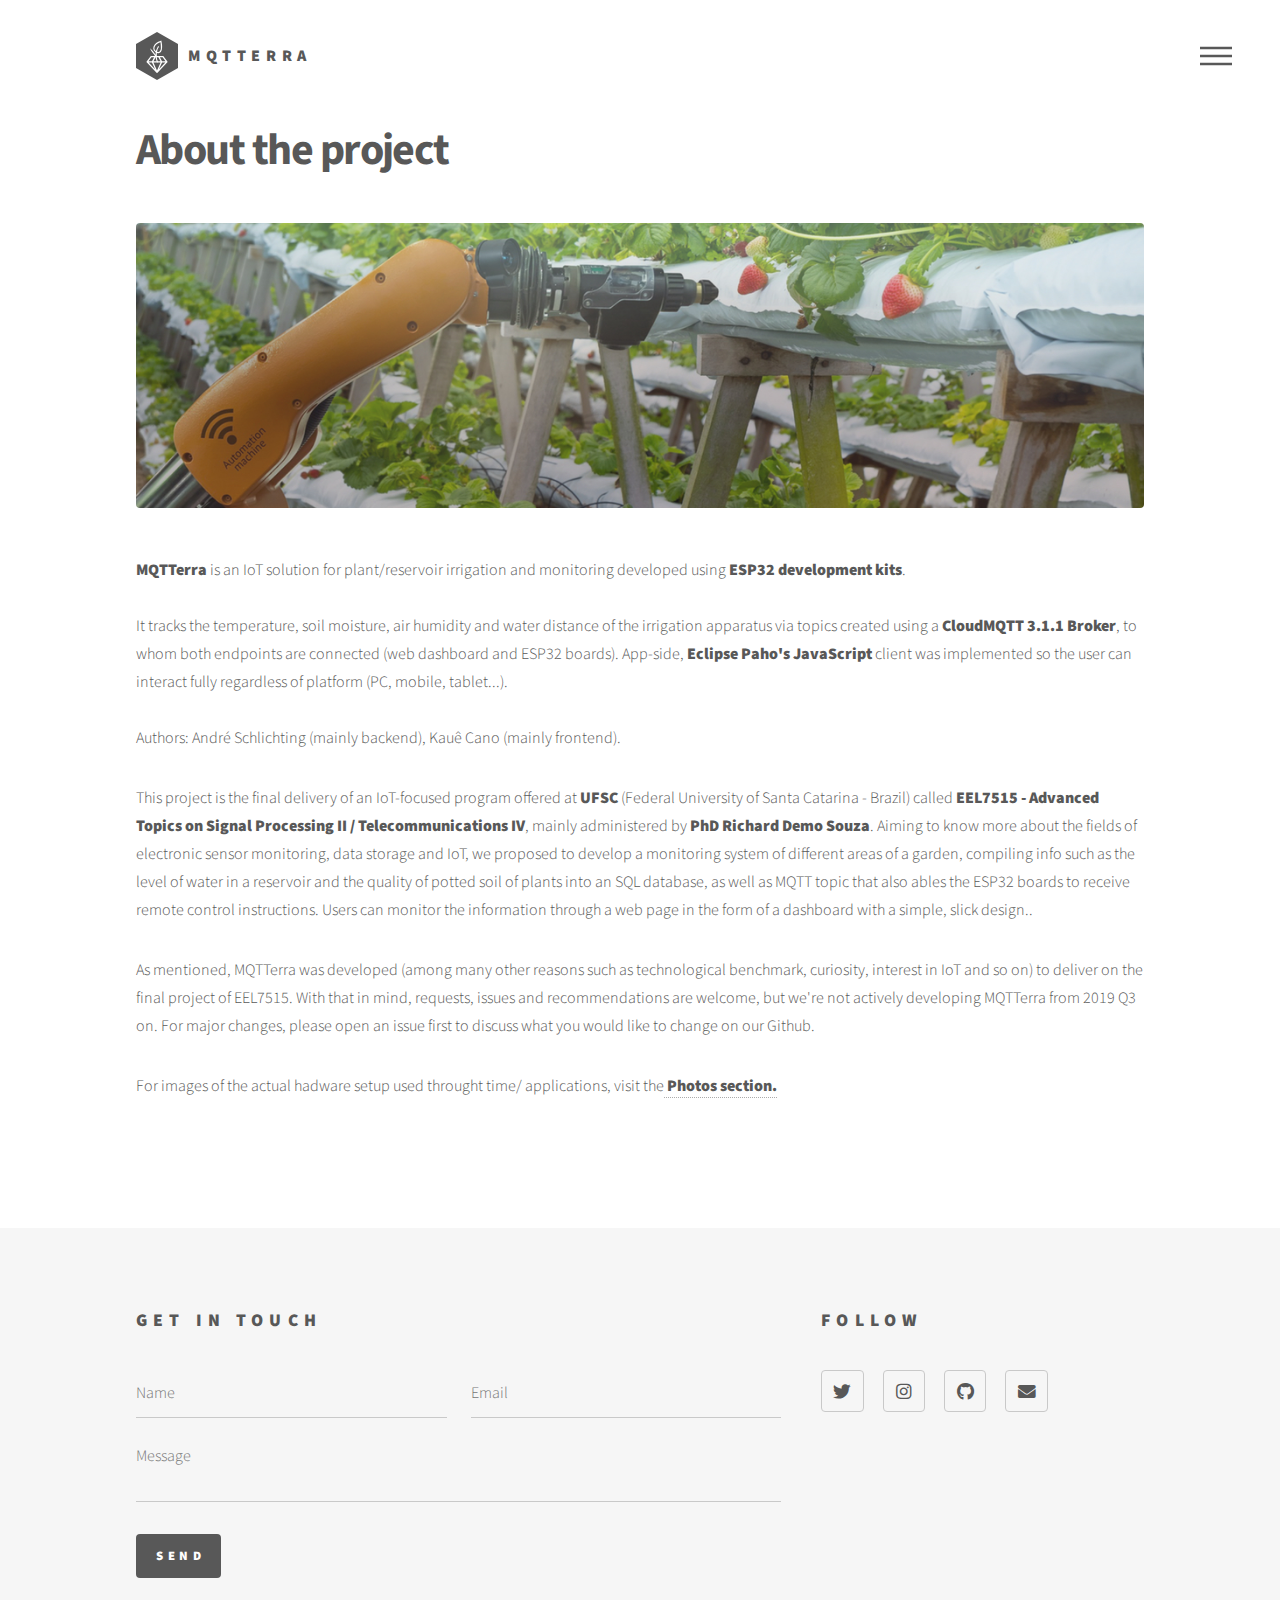
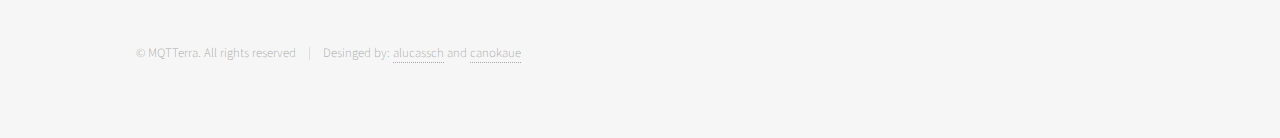
==== about.html @ 48c3674f "typos" ====
<!--
			\|/ MQTTerra

 * @ Authors: Andre Schlichting & Kaue Cano 
 * @ Create Time: 2019-06-25 21:01:19
 * @ Modified by: canokaue
 * @ Modified time: 2019-06-27 12:23:46
 
	Template used:
	Phantom by HTML5 UP
	html5up.net | @ajlkn
	Free for personal and commercial use under the CCA 3.0 license (html5up.net/license)

 -->

<!DOCTYPE HTML>

<html>
	<head>
		<title>About MQTTerra </title>
		<meta charset="utf-8" />
		<meta name="viewport" content="width=device-width, initial-scale=1, user-scalable=no" />
		<link rel="stylesheet" href="assets/css/main.css" />
		<noscript><link rel="stylesheet" href="assets/css/noscript.css" /></noscript>
	</head>
	<body class="is-preload">
		<!-- Wrapper -->
			<div id="wrapper">

				<!-- Header -->
					<header id="header">
						<div class="inner">

							<!-- Logo -->
								<a href="index.html" class="logo">
									<span class="symbol"><img src="images/logo.svg" alt="" /></span><span class="title">MQTTerra</span>
								</a>

							<!-- Nav -->
								<nav>
									<ul>
										<li><a href="#menu">Menu</a></li>
									</ul>
								</nav>

						</div>
					</header>

				<!-- Menu -->
					<nav id="menu">
						<h2>Menu</h2>
						<ul>
							<li><a href="index.html">Dashoard</a></li>
							<li><a href="about.html">About the project</a></li>
							<li><a href="photos.html">Photos</a></li>
						</ul>
					</nav>

				<!-- Main -->
					<div id="main">
						<div class="inner">
							<h1>About the project</h1>
							<span class="image main"><img src="images/pic13.jpg" alt="" /></span>
							<p><b>MQTTerra</b> is an IoT solution for plant/reservoir irrigation and monitoring developed using <b>ESP32 development kits</b>. <br> <br>

								It tracks the temperature, soil moisture, air humidity and water distance of the irrigation apparatus via topics created using a <b>CloudMQTT 3.1.1 Broker</b>, to whom both endpoints are connected (web dashboard and ESP32 boards).
								App-side, <b>Eclipse Paho's JavaScript</b> client was implemented so the user can interact fully regardless of platform (PC, mobile, tablet...). <br> <br>
									
								Authors: André Schlichting (mainly backend), Kauê Cano (mainly frontend).
							</p>

							<p>This project is the final delivery of an IoT-focused program offered at <b>UFSC</b> 
								(Federal University of Santa Catarina - Brazil) called <b>EEL7515 - Advanced Topics on Signal Processing 
								II / Telecommunications IV</b>, mainly administered by <b>PhD Richard Demo Souza</b>. Aiming to know more about the 
								fields of electronic sensor monitoring, data storage and IoT, we proposed to develop a monitoring system of 
								different areas of a garden, compiling info such as the level of water in a reservoir and the quality of potted 
								soil of plants into an SQL database, as well as MQTT topic that also ables the ESP32 boards to receive remote 
								control instructions. Users can monitor the information through a web page in the form of a 
								dashboard with a simple, slick design..</p>
							
							<p>As mentioned, MQTTerra was developed (among many other reasons such as technological benchmark, curiosity, interest in 
								IoT and so on) to deliver on the final project of EEL7515. With that in mind, requests, issues 
								and recommendations are welcome, but we're not actively developing MQTTerra from 2019 Q3 on.
								For major changes, please open an issue first to discuss what you would like to change on our Github.</p>
								
							<p>For images of the actual hadware setup used throught time/ applications, visit the<b><a href=photos.html> Photos section.</a></b></p>
						</div>
					</div>

				<!-- Footer -->
					<footer id="footer">
						<div class="inner">
							<section>
								<h2>Get in touch</h2>
								<form method="post" action="mailto:kaue@engineer.com">
									<div class="fields">
										<div class="field half">
											<input type="text" name="name" id="name" placeholder="Name" />
										</div>
										<div class="field half">
											<input type="email" name="email" id="email" placeholder="Email" />
										</div>
										<div class="field">
											<textarea name="message" id="message" placeholder="Message"></textarea>
										</div>
									</div>
									<ul class="actions">
										<li><input type="submit" value="Send" class="primary" /></li>
									</ul>
								</form>
							</section>
							<section>
									<h2>Follow</h2>
									<ul class="icons">
										<li><a href="https://twitter.com/canokaue" class="icon brands style2 fa-twitter" target="_blank" ><span class="label">Twitter</span></a></li>
										<li><a href="https://www.instagram.com/cano_.k/" class="icon brands style2 fa-instagram" target="_blank" ><span class="label">Instagram</span></a></li>
										<li><a href="http://github.com/canokaue/MQTTerra" class="icon brands style2 fa-github" target="_blank" ><span class="label">GitHub</span></a></li>
										<li><a href="mailto:kaue@engineer.com" class="icon solid style2 fa-envelope" target="_blank" ><span class="label">Email</span></a></li>
									</ul>
								</section>
								<ul class="copyright">
									<li>&copy; MQTTerra. All rights reserved</li><li>Desinged by: <a href="http://github.com/alucassch">alucassch</a> and <a href="http://github.com/canokaue">canokaue</a></li>
								</ul>
							</div>
						</footer>

			</div>

		<!-- Scripts -->
			<script src="assets/js/jquery.min.js"></script>
			<script src="assets/js/browser.min.js"></script>
			<script src="assets/js/breakpoints.min.js"></script>
			<script src="assets/js/util.js"></script>
			<script src="assets/js/main.js"></script>

	</body>
</html>
---- assets/css/main.css ----
@import url(fontawesome-all.min.css);
@import url("https://fonts.googleapis.com/css?family=Source+Sans+Pro:300,700,900");

/*
\|/ MQTTerra 
Authors: Andre Schlichting & Kaue Cano 
Template used:
Phantom by HTML5 UP
html5up.net | @ajlkn
Free for personal and commercial use under the CCA 3.0 license (html5up.net/license)
*/

html, body, div, span, applet, object,
iframe, h1, h2, h3, h4, h5, h6, p, blockquote,
pre, a, abbr, acronym, address, big, cite,
code, del, dfn, em, img, ins, kbd, q, s, samp,
small, strike, strong, sub, sup, tt, var, b,
u, i, center, dl, dt, dd, ol, ul, li, fieldset,
form, label, legend, table, caption, tbody,
tfoot, thead, tr, th, td, article, aside,
canvas, details, embed, figure, figcaption,
footer, header, hgroup, menu, nav, output, ruby,
section, summary, time, mark, audio, video {
	margin: 0;
	padding: 0;
	border: 0;
	font-size: 100%;
	font: inherit;
	vertical-align: baseline;}

article, aside, details, figcaption, figure,
footer, header, hgroup, menu, nav, section {
	display: block;}

body {
	line-height: 1;
}

ol, ul {
	list-style: none;
}

blockquote, q {
	quotes: none;
}

	blockquote:before, blockquote:after, q:before, q:after {
		content: '';
		content: none;
	}

table {
	border-collapse: collapse;
	border-spacing: 0;
}

body {
	-webkit-text-size-adjust: none;
}

mark {
	background-color: transparent;
	color: inherit;
}

input::-moz-focus-inner {
	border: 0;
	padding: 0;
}

input, select, textarea {
	-moz-appearance: none;
	-webkit-appearance: none;
	-ms-appearance: none;
	appearance: none;
}

/* Basic */

	@-ms-viewport {
		width: device-width;
	}

	body {
		-ms-overflow-style: scrollbar;
	}

	@media screen and (max-width: 480px) {

		html, body {
			min-width: 320px;
		}

	}

	html {
		box-sizing: border-box;
	}

	*, *:before, *:after {
		box-sizing: inherit;
	}

	body {
		background: #ffffff;
	}

		body.is-preload *, body.is-preload *:before, body.is-preload *:after {
			-moz-animation: none !important;
			-webkit-animation: none !important;
			-ms-animation: none !important;
			animation: none !important;
			-moz-transition: none !important;
			-webkit-transition: none !important;
			-ms-transition: none !important;
			transition: none !important;
		}

/* Type */

	body, input, select, textarea {
		color: #585858;
		font-family: "Source Sans Pro", Helvetica, sans-serif;
		font-size: 16pt;
		font-weight: 300;
		line-height: 1.75;
	}

		@media screen and (max-width: 1680px) {

			body, input, select, textarea {
				font-size: 14pt;
			}

		}

		@media screen and (max-width: 1280px) {

			body, input, select, textarea {
				font-size: 12pt;
			}

		}

	a {
		-moz-transition: border-bottom-color 0.2s ease, color 0.2s ease;
		-webkit-transition: border-bottom-color 0.2s ease, color 0.2s ease;
		-ms-transition: border-bottom-color 0.2s ease, color 0.2s ease;
		transition: border-bottom-color 0.2s ease, color 0.2s ease;
		text-decoration: none;
		color: #585858;
		border-bottom: dotted 1px rgba(88, 88, 88, 0.5);
	}

		a:hover {
			border-bottom-color: transparent;
			color: #f2849e !important;
		}

	strong, b {
		font-weight: 900;
	}

	em, i {
		font-style: italic;
	}

	p {
		margin: 0 0 2em 0;
	}

	h1 {
		font-size: 2.75em;
		font-weight: 700;
		line-height: 1.3;
		margin: 0 0 1em 0;
		letter-spacing: -0.035em;
	}

		h1 a {
			color: inherit;
		}

		@media screen and (max-width: 736px) {

			h1 {
				font-size: 2em;
				margin: 0 0 1em 0;
			}

		}

		@media screen and (max-width: 360px) {

			h1 {
				font-size: 1.75em;
			}

		}

	h2, h3, h4, h5, h6 {
		font-weight: 900;
		line-height: 1.5;
		margin: 0 0 2em 0;
		text-transform: uppercase;
		letter-spacing: 0.35em;
	}

		h2 a, h3 a, h4 a, h5 a, h6 a {
			color: inherit;
		}

	h2 {
		font-size: 1.1em;
	}

	h3 {
		font-size: 1em;
	}

	h4 {
		font-size: 0.8em;
	}

	h5 {
		font-size: 0.8em;
	}

	h6 {
		font-size: 0.8em;
	}

	@media screen and (max-width: 980px) {

		h1 br, h2 br, h3 br, h4 br, h5 br, h6 br {
			display: none;
		}

	}

	@media screen and (max-width: 736px) {

		h2 {
			font-size: 1em;
		}

		h3 {
			font-size: 0.8em;
		}

	}

	sub {
		font-size: 0.8em;
		position: relative;
		top: 0.5em;
	}

	sup {
		font-size: 0.8em;
		position: relative;
		top: -0.5em;
	}

	blockquote {
		border-left: solid 4px #c9c9c9;
		font-style: italic;
		margin: 0 0 2em 0;
		padding: 0.5em 0 0.5em 2em;
	}

	code {
		background: rgba(144, 144, 144, 0.075);
		border-radius: 4px;
		border: solid 1px #c9c9c9;
		font-family: "Courier New", monospace;
		font-size: 0.9em;
		margin: 0 0.25em;
		padding: 0.25em 0.65em;
	}

	pre {
		-webkit-overflow-scrolling: touch;
		font-family: "Courier New", monospace;
		font-size: 0.9em;
		margin: 0 0 2em 0;
	}

		pre code {
			display: block;
			line-height: 1.75;
			padding: 1em 1.5em;
			overflow-x: auto;
		}

	hr {
		border: 0;
		border-bottom: solid 1px #c9c9c9;
		margin: 2em 0;
	}

		hr.major {
			margin: 3em 0;
		}

	.align-left {
		text-align: left;
	}

	.align-center {
		text-align: center;
	}

	.align-right {
		text-align: right;
	}

/* Row */

	.row {
		display: flex;
		flex-wrap: wrap;
		box-sizing: border-box;
		align-items: stretch;
	}

		.row > * {
			box-sizing: border-box;
		}

		.row.gtr-uniform > * > :last-child {
			margin-bottom: 0;
		}

		.row.aln-left {
			justify-content: flex-start;
		}

		.row.aln-center {
			justify-content: center;
		}

		.row.aln-right {
			justify-content: flex-end;
		}

		.row.aln-top {
			align-items: flex-start;
		}

		.row.aln-middle {
			align-items: center;
		}

		.row.aln-bottom {
			align-items: flex-end;
		}

		.row > .imp {
			order: -1;
		}

		.row > .col-1 {
			width: 8.33333%;
		}

		.row > .off-1 {
			margin-left: 8.33333%;
		}

		.row > .col-2 {
			width: 16.66667%;
		}

		.row > .off-2 {
			margin-left: 16.66667%;
		}

		.row > .col-3 {
			width: 25%;
		}

		.row > .off-3 {
			margin-left: 25%;
		}

		.row > .col-4 {
			width: 33.33333%;
		}

		.row > .off-4 {
			margin-left: 33.33333%;
		}

		.row > .col-5 {
			width: 41.66667%;
		}

		.row > .off-5 {
			margin-left: 41.66667%;
		}

		.row > .col-6 {
			width: 50%;
		}

		.row > .off-6 {
			margin-left: 50%;
		}

		.row > .col-7 {
			width: 58.33333%;
		}

		.row > .off-7 {
			margin-left: 58.33333%;
		}

		.row > .col-8 {
			width: 66.66667%;
		}

		.row > .off-8 {
			margin-left: 66.66667%;
		}

		.row > .col-9 {
			width: 75%;
		}

		.row > .off-9 {
			margin-left: 75%;
		}

		.row > .col-10 {
			width: 83.33333%;
		}

		.row > .off-10 {
			margin-left: 83.33333%;
		}

		.row > .col-11 {
			width: 91.66667%;
		}

		.row > .off-11 {
			margin-left: 91.66667%;
		}

		.row > .col-12 {
			width: 100%;
		}

		.row > .off-12 {
			margin-left: 100%;
		}

		.row.gtr-0 {
			margin-top: 0;
			margin-left: 0em;
		}

			.row.gtr-0 > * {
				padding: 0 0 0 0em;
			}

			.row.gtr-0.gtr-uniform {
				margin-top: 0em;
			}

				.row.gtr-0.gtr-uniform > * {
					padding-top: 0em;
				}

		.row.gtr-25 {
			margin-top: 0;
			margin-left: -0.5em;
		}

			.row.gtr-25 > * {
				padding: 0 0 0 0.5em;
			}

			.row.gtr-25.gtr-uniform {
				margin-top: -0.5em;
			}

				.row.gtr-25.gtr-uniform > * {
					padding-top: 0.5em;
				}

		.row.gtr-50 {
			margin-top: 0;
			margin-left: -1em;
		}

			.row.gtr-50 > * {
				padding: 0 0 0 1em;
			}

			.row.gtr-50.gtr-uniform {
				margin-top: -1em;
			}

				.row.gtr-50.gtr-uniform > * {
					padding-top: 1em;
				}

		.row {
			margin-top: 0;
			margin-left: -2em;
		}

			.row > * {
				padding: 0 0 0 2em;
			}

			.row.gtr-uniform {
				margin-top: -2em;
			}

				.row.gtr-uniform > * {
					padding-top: 2em;
				}

		.row.gtr-150 {
			margin-top: 0;
			margin-left: -3em;
		}

			.row.gtr-150 > * {
				padding: 0 0 0 3em;
			}

			.row.gtr-150.gtr-uniform {
				margin-top: -3em;
			}

				.row.gtr-150.gtr-uniform > * {
					padding-top: 3em;
				}

		.row.gtr-200 {
			margin-top: 0;
			margin-left: -4em;
		}

			.row.gtr-200 > * {
				padding: 0 0 0 4em;
			}

			.row.gtr-200.gtr-uniform {
				margin-top: -4em;
			}

				.row.gtr-200.gtr-uniform > * {
					padding-top: 4em;
				}

		@media screen and (max-width: 1680px) {

			.row {
				display: flex;
				flex-wrap: wrap;
				box-sizing: border-box;
				align-items: stretch;
			}

				.row > * {
					box-sizing: border-box;
				}

				.row.gtr-uniform > * > :last-child {
					margin-bottom: 0;
				}

				.row.aln-left {
					justify-content: flex-start;
				}

				.row.aln-center {
					justify-content: center;
				}

				.row.aln-right {
					justify-content: flex-end;
				}

				.row.aln-top {
					align-items: flex-start;
				}

				.row.aln-middle {
					align-items: center;
				}

				.row.aln-bottom {
					align-items: flex-end;
				}

				.row > .imp-xlarge {
					order: -1;
				}

				.row > .col-1-xlarge {
					width: 8.33333%;
				}

				.row > .off-1-xlarge {
					margin-left: 8.33333%;
				}

				.row > .col-2-xlarge {
					width: 16.66667%;
				}

				.row > .off-2-xlarge {
					margin-left: 16.66667%;
				}

				.row > .col-3-xlarge {
					width: 25%;
				}

				.row > .off-3-xlarge {
					margin-left: 25%;
				}

				.row > .col-4-xlarge {
					width: 33.33333%;
				}

				.row > .off-4-xlarge {
					margin-left: 33.33333%;
				}

				.row > .col-5-xlarge {
					width: 41.66667%;
				}

				.row > .off-5-xlarge {
					margin-left: 41.66667%;
				}

				.row > .col-6-xlarge {
					width: 50%;
				}

				.row > .off-6-xlarge {
					margin-left: 50%;
				}

				.row > .col-7-xlarge {
					width: 58.33333%;
				}

				.row > .off-7-xlarge {
					margin-left: 58.33333%;
				}

				.row > .col-8-xlarge {
					width: 66.66667%;
				}

				.row > .off-8-xlarge {
					margin-left: 66.66667%;
				}

				.row > .col-9-xlarge {
					width: 75%;
				}

				.row > .off-9-xlarge {
					margin-left: 75%;
				}

				.row > .col-10-xlarge {
					width: 83.33333%;
				}

				.row > .off-10-xlarge {
					margin-left: 83.33333%;
				}

				.row > .col-11-xlarge {
					width: 91.66667%;
				}

				.row > .off-11-xlarge {
					margin-left: 91.66667%;
				}

				.row > .col-12-xlarge {
					width: 100%;
				}

				.row > .off-12-xlarge {
					margin-left: 100%;
				}

				.row.gtr-0 {
					margin-top: 0;
					margin-left: 0em;
				}

					.row.gtr-0 > * {
						padding: 0 0 0 0em;
					}

					.row.gtr-0.gtr-uniform {
						margin-top: 0em;
					}

						.row.gtr-0.gtr-uniform > * {
							padding-top: 0em;
						}

				.row.gtr-25 {
					margin-top: 0;
					margin-left: -0.5em;
				}

					.row.gtr-25 > * {
						padding: 0 0 0 0.5em;
					}

					.row.gtr-25.gtr-uniform {
						margin-top: -0.5em;
					}

						.row.gtr-25.gtr-uniform > * {
							padding-top: 0.5em;
						}

				.row.gtr-50 {
					margin-top: 0;
					margin-left: -1em;
				}

					.row.gtr-50 > * {
						padding: 0 0 0 1em;
					}

					.row.gtr-50.gtr-uniform {
						margin-top: -1em;
					}

						.row.gtr-50.gtr-uniform > * {
							padding-top: 1em;
						}

				.row {
					margin-top: 0;
					margin-left: -2em;
				}

					.row > * {
						padding: 0 0 0 2em;
					}

					.row.gtr-uniform {
						margin-top: -2em;
					}

						.row.gtr-uniform > * {
							padding-top: 2em;
						}

				.row.gtr-150 {
					margin-top: 0;
					margin-left: -3em;
				}

					.row.gtr-150 > * {
						padding: 0 0 0 3em;
					}

					.row.gtr-150.gtr-uniform {
						margin-top: -3em;
					}

						.row.gtr-150.gtr-uniform > * {
							padding-top: 3em;
						}

				.row.gtr-200 {
					margin-top: 0;
					margin-left: -4em;
				}

					.row.gtr-200 > * {
						padding: 0 0 0 4em;
					}

					.row.gtr-200.gtr-uniform {
						margin-top: -4em;
					}

						.row.gtr-200.gtr-uniform > * {
							padding-top: 4em;
						}

		}

		@media screen and (max-width: 1280px) {

			.row {
				display: flex;
				flex-wrap: wrap;
				box-sizing: border-box;
				align-items: stretch;
			}

				.row > * {
					box-sizing: border-box;
				}

				.row.gtr-uniform > * > :last-child {
					margin-bottom: 0;
				}

				.row.aln-left {
					justify-content: flex-start;
				}

				.row.aln-center {
					justify-content: center;
				}

				.row.aln-right {
					justify-content: flex-end;
				}

				.row.aln-top {
					align-items: flex-start;
				}

				.row.aln-middle {
					align-items: center;
				}

				.row.aln-bottom {
					align-items: flex-end;
				}

				.row > .imp-large {
					order: -1;
				}

				.row > .col-1-large {
					width: 8.33333%;
				}

				.row > .off-1-large {
					margin-left: 8.33333%;
				}

				.row > .col-2-large {
					width: 16.66667%;
				}

				.row > .off-2-large {
					margin-left: 16.66667%;
				}

				.row > .col-3-large {
					width: 25%;
				}

				.row > .off-3-large {
					margin-left: 25%;
				}

				.row > .col-4-large {
					width: 33.33333%;
				}

				.row > .off-4-large {
					margin-left: 33.33333%;
				}

				.row > .col-5-large {
					width: 41.66667%;
				}

				.row > .off-5-large {
					margin-left: 41.66667%;
				}

				.row > .col-6-large {
					width: 50%;
				}

				.row > .off-6-large {
					margin-left: 50%;
				}

				.row > .col-7-large {
					width: 58.33333%;
				}

				.row > .off-7-large {
					margin-left: 58.33333%;
				}

				.row > .col-8-large {
					width: 66.66667%;
				}

				.row > .off-8-large {
					margin-left: 66.66667%;
				}

				.row > .col-9-large {
					width: 75%;
				}

				.row > .off-9-large {
					margin-left: 75%;
				}

				.row > .col-10-large {
					width: 83.33333%;
				}

				.row > .off-10-large {
					margin-left: 83.33333%;
				}

				.row > .col-11-large {
					width: 91.66667%;
				}

				.row > .off-11-large {
					margin-left: 91.66667%;
				}

				.row > .col-12-large {
					width: 100%;
				}

				.row > .off-12-large {
					margin-left: 100%;
				}

				.row.gtr-0 {
					margin-top: 0;
					margin-left: 0em;
				}

					.row.gtr-0 > * {
						padding: 0 0 0 0em;
					}

					.row.gtr-0.gtr-uniform {
						margin-top: 0em;
					}

						.row.gtr-0.gtr-uniform > * {
							padding-top: 0em;
						}

				.row.gtr-25 {
					margin-top: 0;
					margin-left: -0.5em;
				}

					.row.gtr-25 > * {
						padding: 0 0 0 0.5em;
					}

					.row.gtr-25.gtr-uniform {
						margin-top: -0.5em;
					}

						.row.gtr-25.gtr-uniform > * {
							padding-top: 0.5em;
						}

				.row.gtr-50 {
					margin-top: 0;
					margin-left: -1em;
				}

					.row.gtr-50 > * {
						padding: 0 0 0 1em;
					}

					.row.gtr-50.gtr-uniform {
						margin-top: -1em;
					}

						.row.gtr-50.gtr-uniform > * {
							padding-top: 1em;
						}

				.row {
					margin-top: 0;
					margin-left: -2em;
				}

					.row > * {
						padding: 0 0 0 2em;
					}

					.row.gtr-uniform {
						margin-top: -2em;
					}

						.row.gtr-uniform > * {
							padding-top: 2em;
						}

				.row.gtr-150 {
					margin-top: 0;
					margin-left: -3em;
				}

					.row.gtr-150 > * {
						padding: 0 0 0 3em;
					}

					.row.gtr-150.gtr-uniform {
						margin-top: -3em;
					}

						.row.gtr-150.gtr-uniform > * {
							padding-top: 3em;
						}

				.row.gtr-200 {
					margin-top: 0;
					margin-left: -4em;
				}

					.row.gtr-200 > * {
						padding: 0 0 0 4em;
					}

					.row.gtr-200.gtr-uniform {
						margin-top: -4em;
					}

						.row.gtr-200.gtr-uniform > * {
							padding-top: 4em;
						}

		}

		@media screen and (max-width: 980px) {

			.row {
				display: flex;
				flex-wrap: wrap;
				box-sizing: border-box;
				align-items: stretch;
			}

				.row > * {
					box-sizing: border-box;
				}

				.row.gtr-uniform > * > :last-child {
					margin-bottom: 0;
				}

				.row.aln-left {
					justify-content: flex-start;
				}

				.row.aln-center {
					justify-content: center;
				}

				.row.aln-right {
					justify-content: flex-end;
				}

				.row.aln-top {
					align-items: flex-start;
				}

				.row.aln-middle {
					align-items: center;
				}

				.row.aln-bottom {
					align-items: flex-end;
				}

				.row > .imp-medium {
					order: -1;
				}

				.row > .col-1-medium {
					width: 8.33333%;
				}

				.row > .off-1-medium {
					margin-left: 8.33333%;
				}

				.row > .col-2-medium {
					width: 16.66667%;
				}

				.row > .off-2-medium {
					margin-left: 16.66667%;
				}

				.row > .col-3-medium {
					width: 25%;
				}

				.row > .off-3-medium {
					margin-left: 25%;
				}

				.row > .col-4-medium {
					width: 33.33333%;
				}

				.row > .off-4-medium {
					margin-left: 33.33333%;
				}

				.row > .col-5-medium {
					width: 41.66667%;
				}

				.row > .off-5-medium {
					margin-left: 41.66667%;
				}

				.row > .col-6-medium {
					width: 50%;
				}

				.row > .off-6-medium {
					margin-left: 50%;
				}

				.row > .col-7-medium {
					width: 58.33333%;
				}

				.row > .off-7-medium {
					margin-left: 58.33333%;
				}

				.row > .col-8-medium {
					width: 66.66667%;
				}

				.row > .off-8-medium {
					margin-left: 66.66667%;
				}

				.row > .col-9-medium {
					width: 75%;
				}

				.row > .off-9-medium {
					margin-left: 75%;
				}

				.row > .col-10-medium {
					width: 83.33333%;
				}

				.row > .off-10-medium {
					margin-left: 83.33333%;
				}

				.row > .col-11-medium {
					width: 91.66667%;
				}

				.row > .off-11-medium {
					margin-left: 91.66667%;
				}

				.row > .col-12-medium {
					width: 100%;
				}

				.row > .off-12-medium {
					margin-left: 100%;
				}

				.row.gtr-0 {
					margin-top: 0;
					margin-left: 0em;
				}

					.row.gtr-0 > * {
						padding: 0 0 0 0em;
					}

					.row.gtr-0.gtr-uniform {
						margin-top: 0em;
					}

						.row.gtr-0.gtr-uniform > * {
							padding-top: 0em;
						}

				.row.gtr-25 {
					margin-top: 0;
					margin-left: -0.375em;
				}

					.row.gtr-25 > * {
						padding: 0 0 0 0.375em;
					}

					.row.gtr-25.gtr-uniform {
						margin-top: -0.375em;
					}

						.row.gtr-25.gtr-uniform > * {
							padding-top: 0.375em;
						}

				.row.gtr-50 {
					margin-top: 0;
					margin-left: -0.75em;
				}

					.row.gtr-50 > * {
						padding: 0 0 0 0.75em;
					}

					.row.gtr-50.gtr-uniform {
						margin-top: -0.75em;
					}

						.row.gtr-50.gtr-uniform > * {
							padding-top: 0.75em;
						}

				.row {
					margin-top: 0;
					margin-left: -1.5em;
				}

					.row > * {
						padding: 0 0 0 1.5em;
					}

					.row.gtr-uniform {
						margin-top: -1.5em;
					}

						.row.gtr-uniform > * {
							padding-top: 1.5em;
						}

				.row.gtr-150 {
					margin-top: 0;
					margin-left: -2.25em;
				}

					.row.gtr-150 > * {
						padding: 0 0 0 2.25em;
					}

					.row.gtr-150.gtr-uniform {
						margin-top: -2.25em;
					}

						.row.gtr-150.gtr-uniform > * {
							padding-top: 2.25em;
						}

				.row.gtr-200 {
					margin-top: 0;
					margin-left: -3em;
				}

					.row.gtr-200 > * {
						padding: 0 0 0 3em;
					}

					.row.gtr-200.gtr-uniform {
						margin-top: -3em;
					}

						.row.gtr-200.gtr-uniform > * {
							padding-top: 3em;
						}

		}

		@media screen and (max-width: 736px) {

			.row {
				display: flex;
				flex-wrap: wrap;
				box-sizing: border-box;
				align-items: stretch;
			}

				.row > * {
					box-sizing: border-box;
				}

				.row.gtr-uniform > * > :last-child {
					margin-bottom: 0;
				}

				.row.aln-left {
					justify-content: flex-start;
				}

				.row.aln-center {
					justify-content: center;
				}

				.row.aln-right {
					justify-content: flex-end;
				}

				.row.aln-top {
					align-items: flex-start;
				}

				.row.aln-middle {
					align-items: center;
				}

				.row.aln-bottom {
					align-items: flex-end;
				}

				.row > .imp-small {
					order: -1;
				}

				.row > .col-1-small {
					width: 8.33333%;
				}

				.row > .off-1-small {
					margin-left: 8.33333%;
				}

				.row > .col-2-small {
					width: 16.66667%;
				}

				.row > .off-2-small {
					margin-left: 16.66667%;
				}

				.row > .col-3-small {
					width: 25%;
				}

				.row > .off-3-small {
					margin-left: 25%;
				}

				.row > .col-4-small {
					width: 33.33333%;
				}

				.row > .off-4-small {
					margin-left: 33.33333%;
				}

				.row > .col-5-small {
					width: 41.66667%;
				}

				.row > .off-5-small {
					margin-left: 41.66667%;
				}

				.row > .col-6-small {
					width: 50%;
				}

				.row > .off-6-small {
					margin-left: 50%;
				}

				.row > .col-7-small {
					width: 58.33333%;
				}

				.row > .off-7-small {
					margin-left: 58.33333%;
				}

				.row > .col-8-small {
					width: 66.66667%;
				}

				.row > .off-8-small {
					margin-left: 66.66667%;
				}

				.row > .col-9-small {
					width: 75%;
				}

				.row > .off-9-small {
					margin-left: 75%;
				}

				.row > .col-10-small {
					width: 83.33333%;
				}

				.row > .off-10-small {
					margin-left: 83.33333%;
				}

				.row > .col-11-small {
					width: 91.66667%;
				}

				.row > .off-11-small {
					margin-left: 91.66667%;
				}

				.row > .col-12-small {
					width: 100%;
				}

				.row > .off-12-small {
					margin-left: 100%;
				}

				.row.gtr-0 {
					margin-top: 0;
					margin-left: 0em;
				}

					.row.gtr-0 > * {
						padding: 0 0 0 0em;
					}

					.row.gtr-0.gtr-uniform {
						margin-top: 0em;
					}

						.row.gtr-0.gtr-uniform > * {
							padding-top: 0em;
						}

				.row.gtr-25 {
					margin-top: 0;
					margin-left: -0.25em;
				}

					.row.gtr-25 > * {
						padding: 0 0 0 0.25em;
					}

					.row.gtr-25.gtr-uniform {
						margin-top: -0.25em;
					}

						.row.gtr-25.gtr-uniform > * {
							padding-top: 0.25em;
						}

				.row.gtr-50 {
					margin-top: 0;
					margin-left: -0.5em;
				}

					.row.gtr-50 > * {
						padding: 0 0 0 0.5em;
					}

					.row.gtr-50.gtr-uniform {
						margin-top: -0.5em;
					}

						.row.gtr-50.gtr-uniform > * {
							padding-top: 0.5em;
						}

				.row {
					margin-top: 0;
					margin-left: -1em;
				}

					.row > * {
						padding: 0 0 0 1em;
					}

					.row.gtr-uniform {
						margin-top: -1em;
					}

						.row.gtr-uniform > * {
							padding-top: 1em;
						}

				.row.gtr-150 {
					margin-top: 0;
					margin-left: -1.5em;
				}

					.row.gtr-150 > * {
						padding: 0 0 0 1.5em;
					}

					.row.gtr-150.gtr-uniform {
						margin-top: -1.5em;
					}

						.row.gtr-150.gtr-uniform > * {
							padding-top: 1.5em;
						}

				.row.gtr-200 {
					margin-top: 0;
					margin-left: -2em;
				}

					.row.gtr-200 > * {
						padding: 0 0 0 2em;
					}

					.row.gtr-200.gtr-uniform {
						margin-top: -2em;
					}

						.row.gtr-200.gtr-uniform > * {
							padding-top: 2em;
						}

		}

		@media screen and (max-width: 480px) {

			.row {
				display: flex;
				flex-wrap: wrap;
				box-sizing: border-box;
				align-items: stretch;
			}

				.row > * {
					box-sizing: border-box;
				}

				.row.gtr-uniform > * > :last-child {
					margin-bottom: 0;
				}

				.row.aln-left {
					justify-content: flex-start;
				}

				.row.aln-center {
					justify-content: center;
				}

				.row.aln-right {
					justify-content: flex-end;
				}

				.row.aln-top {
					align-items: flex-start;
				}

				.row.aln-middle {
					align-items: center;
				}

				.row.aln-bottom {
					align-items: flex-end;
				}

				.row > .imp-xsmall {
					order: -1;
				}

				.row > .col-1-xsmall {
					width: 8.33333%;
				}

				.row > .off-1-xsmall {
					margin-left: 8.33333%;
				}

				.row > .col-2-xsmall {
					width: 16.66667%;
				}

				.row > .off-2-xsmall {
					margin-left: 16.66667%;
				}

				.row > .col-3-xsmall {
					width: 25%;
				}

				.row > .off-3-xsmall {
					margin-left: 25%;
				}

				.row > .col-4-xsmall {
					width: 33.33333%;
				}

				.row > .off-4-xsmall {
					margin-left: 33.33333%;
				}

				.row > .col-5-xsmall {
					width: 41.66667%;
				}

				.row > .off-5-xsmall {
					margin-left: 41.66667%;
				}

				.row > .col-6-xsmall {
					width: 50%;
				}

				.row > .off-6-xsmall {
					margin-left: 50%;
				}

				.row > .col-7-xsmall {
					width: 58.33333%;
				}

				.row > .off-7-xsmall {
					margin-left: 58.33333%;
				}

				.row > .col-8-xsmall {
					width: 66.66667%;
				}

				.row > .off-8-xsmall {
					margin-left: 66.66667%;
				}

				.row > .col-9-xsmall {
					width: 75%;
				}

				.row > .off-9-xsmall {
					margin-left: 75%;
				}

				.row > .col-10-xsmall {
					width: 83.33333%;
				}

				.row > .off-10-xsmall {
					margin-left: 83.33333%;
				}

				.row > .col-11-xsmall {
					width: 91.66667%;
				}

				.row > .off-11-xsmall {
					margin-left: 91.66667%;
				}

				.row > .col-12-xsmall {
					width: 100%;
				}

				.row > .off-12-xsmall {
					margin-left: 100%;
				}

				.row.gtr-0 {
					margin-top: 0;
					margin-left: 0em;
				}

					.row.gtr-0 > * {
						padding: 0 0 0 0em;
					}

					.row.gtr-0.gtr-uniform {
						margin-top: 0em;
					}

						.row.gtr-0.gtr-uniform > * {
							padding-top: 0em;
						}

				.row.gtr-25 {
					margin-top: 0;
					margin-left: -0.25em;
				}

					.row.gtr-25 > * {
						padding: 0 0 0 0.25em;
					}

					.row.gtr-25.gtr-uniform {
						margin-top: -0.25em;
					}

						.row.gtr-25.gtr-uniform > * {
							padding-top: 0.25em;
						}

				.row.gtr-50 {
					margin-top: 0;
					margin-left: -0.5em;
				}

					.row.gtr-50 > * {
						padding: 0 0 0 0.5em;
					}

					.row.gtr-50.gtr-uniform {
						margin-top: -0.5em;
					}

						.row.gtr-50.gtr-uniform > * {
							padding-top: 0.5em;
						}

				.row {
					margin-top: 0;
					margin-left: -1em;
				}

					.row > * {
						padding: 0 0 0 1em;
					}

					.row.gtr-uniform {
						margin-top: -1em;
					}

						.row.gtr-uniform > * {
							padding-top: 1em;
						}

				.row.gtr-150 {
					margin-top: 0;
					margin-left: -1.5em;
				}

					.row.gtr-150 > * {
						padding: 0 0 0 1.5em;
					}

					.row.gtr-150.gtr-uniform {
						margin-top: -1.5em;
					}

						.row.gtr-150.gtr-uniform > * {
							padding-top: 1.5em;
						}

				.row.gtr-200 {
					margin-top: 0;
					margin-left: -2em;
				}

					.row.gtr-200 > * {
						padding: 0 0 0 2em;
					}

					.row.gtr-200.gtr-uniform {
						margin-top: -2em;
					}

						.row.gtr-200.gtr-uniform > * {
							padding-top: 2em;
						}

		}

/* Section/Article */

	section.special, article.special {
		text-align: center;
	}

	header p {
		margin-top: -1em;
	}

	@media screen and (max-width: 736px) {

		header p {
			margin-top: 0;
		}

	}

/* Icon */

	.icon {
		text-decoration: none;
		border-bottom: none;
		position: relative;
	}

		.icon:before {
			-moz-osx-font-smoothing: grayscale;
			-webkit-font-smoothing: antialiased;
			display: inline-block;
			font-style: normal;
			font-variant: normal;
			text-rendering: auto;
			line-height: 1;
			text-transform: none !important;
			font-family: 'Font Awesome 5 Free';
			font-weight: 400;
		}

		.icon > .label {
			display: none;
		}

		.icon:before {
			line-height: inherit;
		}

		.icon.solid:before {
			font-weight: 900;
		}

		.icon.brands:before {
			font-family: 'Font Awesome 5 Brands';
		}

		.icon.style2 {
			-moz-transition: background-color 0.2s ease-in-out, color 0.2s ease-in-out, border-color 0.2s ease-in-out;
			-webkit-transition: background-color 0.2s ease-in-out, color 0.2s ease-in-out, border-color 0.2s ease-in-out;
			-ms-transition: background-color 0.2s ease-in-out, color 0.2s ease-in-out, border-color 0.2s ease-in-out;
			transition: background-color 0.2s ease-in-out, color 0.2s ease-in-out, border-color 0.2s ease-in-out;
			background-color: transparent;
			border: solid 1px #c9c9c9;
			border-radius: 4px;
			width: 2.65em;
			height: 2.65em;
			display: inline-block;
			text-align: center;
			line-height: 2.65em;
			color: inherit;
		}

			.icon.style2:before {
				font-size: 1.1em;
			}

			.icon.style2:hover {
				color: #f2849e;
				border-color: #f2849e;
			}

			.icon.style2:active {
				background-color: rgba(242, 132, 158, 0.1);
			}

/* List */

	ol {
		list-style: decimal;
		margin: 0 0 2em 0;
		padding-left: 1.25em;
	}

		ol li {
			padding-left: 0.25em;
		}

	ul {
		list-style: disc;
		margin: 0 0 2em 0;
		padding-left: 1em;
	}

		ul li {
			padding-left: 0.5em;
		}

		ul.alt {
			list-style: none;
			padding-left: 0;
		}

			ul.alt li {
				border-top: solid 1px #c9c9c9;
				padding: 0.5em 0;
			}

				ul.alt li:first-child {
					border-top: 0;
					padding-top: 0;
				}

	dl {
		margin: 0 0 2em 0;
	}

		dl dt {
			display: block;
			font-weight: 900;
			margin: 0 0 1em 0;
		}

		dl dd {
			margin-left: 2em;
		}

/* Actions */

	ul.actions {
		display: -moz-flex;
		display: -webkit-flex;
		display: -ms-flex;
		display: flex;
		cursor: default;
		list-style: none;
		margin-left: -1em;
		padding-left: 0;
	}

		ul.actions li {
			padding: 0 0 0 1em;
			vertical-align: middle;
		}

		ul.actions.special {
			-moz-justify-content: center;
			-webkit-justify-content: center;
			-ms-justify-content: center;
			justify-content: center;
			width: 100%;
			margin-left: 0;
		}

			ul.actions.special li:first-child {
				padding-left: 0;
			}

		ul.actions.stacked {
			-moz-flex-direction: column;
			-webkit-flex-direction: column;
			-ms-flex-direction: column;
			flex-direction: column;
			margin-left: 0;
		}

			ul.actions.stacked li {
				padding: 1.3em 0 0 0;
			}

				ul.actions.stacked li:first-child {
					padding-top: 0;
				}

		ul.actions.fit {
			width: calc(100% + 1em);
		}

			ul.actions.fit li {
				-moz-flex-grow: 1;
				-webkit-flex-grow: 1;
				-ms-flex-grow: 1;
				flex-grow: 1;
				-moz-flex-shrink: 1;
				-webkit-flex-shrink: 1;
				-ms-flex-shrink: 1;
				flex-shrink: 1;
				width: 100%;
			}

				ul.actions.fit li > * {
					width: 100%;
				}

			ul.actions.fit.stacked {
				width: 100%;
			}

		@media screen and (max-width: 480px) {

			ul.actions:not(.fixed) {
				-moz-flex-direction: column;
				-webkit-flex-direction: column;
				-ms-flex-direction: column;
				flex-direction: column;
				margin-left: 0;
				width: 100% !important;
			}

				ul.actions:not(.fixed) li {
					-moz-flex-grow: 1;
					-webkit-flex-grow: 1;
					-ms-flex-grow: 1;
					flex-grow: 1;
					-moz-flex-shrink: 1;
					-webkit-flex-shrink: 1;
					-ms-flex-shrink: 1;
					flex-shrink: 1;
					padding: 1em 0 0 0;
					text-align: center;
					width: 100%;
				}

					ul.actions:not(.fixed) li > * {
						width: 100%;
					}

					ul.actions:not(.fixed) li:first-child {
						padding-top: 0;
					}

					ul.actions:not(.fixed) li input[type="submit"],
					ul.actions:not(.fixed) li input[type="reset"],
					ul.actions:not(.fixed) li input[type="button"],
					ul.actions:not(.fixed) li button,
					ul.actions:not(.fixed) li .button {
						width: 100%;
					}

						ul.actions:not(.fixed) li input[type="submit"].icon:before,
						ul.actions:not(.fixed) li input[type="reset"].icon:before,
						ul.actions:not(.fixed) li input[type="button"].icon:before,
						ul.actions:not(.fixed) li button.icon:before,
						ul.actions:not(.fixed) li .button.icon:before {
							margin-left: -0.5rem;
						}

		}

/* Icons */

	ul.icons {
		cursor: default;
		list-style: none;
		padding-left: 0;
		margin: -1em 0 2em -1em;
	}

		ul.icons li {
			display: inline-block;
			padding: 1em 0 0 1em;
		}

/* Form */

	form {
		margin: 0 0 2em 0;
		overflow-x: hidden;
	}

		form > :last-child {
			margin-bottom: 0;
		}

		form > .fields {
			display: -moz-flex;
			display: -webkit-flex;
			display: -ms-flex;
			display: flex;
			-moz-flex-wrap: wrap;
			-webkit-flex-wrap: wrap;
			-ms-flex-wrap: wrap;
			flex-wrap: wrap;
			width: calc(100% + 3em);
			margin: -1.5em 0 2em -1.5em;
		}

			form > .fields > .field {
				-moz-flex-grow: 0;
				-webkit-flex-grow: 0;
				-ms-flex-grow: 0;
				flex-grow: 0;
				-moz-flex-shrink: 0;
				-webkit-flex-shrink: 0;
				-ms-flex-shrink: 0;
				flex-shrink: 0;
				padding: 1.5em 0 0 1.5em;
				width: calc(100% - 1.5em);
			}

				form > .fields > .field.half {
					width: calc(50% - 0.75em);
				}

				form > .fields > .field.third {
					width: calc(100%/3 - 0.5em);
				}

				form > .fields > .field.quarter {
					width: calc(25% - 0.375em);
				}

		@media screen and (max-width: 480px) {

			form > .fields {
				width: calc(100% + 3em);
				margin: -1.5em 0 2em -1.5em;
			}

				form > .fields > .field {
					padding: 1.5em 0 0 1.5em;
					width: calc(100% - 1.5em);
				}

					form > .fields > .field.half {
						width: calc(100% - 1.5em);
					}

					form > .fields > .field.third {
						width: calc(100% - 1.5em);
					}

					form > .fields > .field.quarter {
						width: calc(100% - 1.5em);
					}

		}

	label {
		display: block;
		font-size: 0.9em;
		font-weight: 900;
		margin: 0 0 1em 0;
	}

	input[type="text"],
	input[type="password"],
	input[type="email"],
	input[type="tel"],
	select,
	textarea {
		-moz-appearance: none;
		-webkit-appearance: none;
		-ms-appearance: none;
		appearance: none;
		background-color: transparent;
		border: none;
		border-radius: 0;
		border-bottom: solid 1px #c9c9c9;
		color: inherit;
		display: block;
		outline: 0;
		padding: 0;
		text-decoration: none;
		width: 100%;
	}

		input[type="text"]:invalid,
		input[type="password"]:invalid,
		input[type="email"]:invalid,
		input[type="tel"]:invalid,
		select:invalid,
		textarea:invalid {
			box-shadow: none;
		}

		input[type="text"]:focus,
		input[type="password"]:focus,
		input[type="email"]:focus,
		input[type="tel"]:focus,
		select:focus,
		textarea:focus {
			border-bottom-color: #f2849e;
			box-shadow: inset 0 -1px 0 0 #f2849e;
		}

	select {
		background-image: url("data:image/svg+xml;charset=utf8,%3Csvg xmlns='http://www.w3.org/2000/svg' width='40' height='40' preserveAspectRatio='none' viewBox='0 0 40 40'%3E%3Cpath d='M9.4,12.3l10.4,10.4l10.4-10.4c0.2-0.2,0.5-0.4,0.9-0.4c0.3,0,0.6,0.1,0.9,0.4l3.3,3.3c0.2,0.2,0.4,0.5,0.4,0.9 c0,0.4-0.1,0.6-0.4,0.9L20.7,31.9c-0.2,0.2-0.5,0.4-0.9,0.4c-0.3,0-0.6-0.1-0.9-0.4L4.3,17.3c-0.2-0.2-0.4-0.5-0.4-0.9 c0-0.4,0.1-0.6,0.4-0.9l3.3-3.3c0.2-0.2,0.5-0.4,0.9-0.4S9.1,12.1,9.4,12.3z' fill='%23c9c9c9' /%3E%3C/svg%3E");
		background-size: 1.25rem;
		background-repeat: no-repeat;
		background-position: calc(100% - 1rem) center;
		height: 3em;
		padding-right: 3em;
		text-overflow: ellipsis;
	}

		select option {
			background: #ffffff;
		}

		select:focus::-ms-value {
			background-color: transparent;
		}

		select::-ms-expand {
			display: none;
		}

	input[type="text"],
	input[type="password"],
	input[type="email"],
	select {
		height: 3em;
	}

	textarea {
		padding: 0;
		min-height: 3.75em;
	}

	input[type="checkbox"],
	input[type="radio"] {
		-moz-appearance: none;
		-webkit-appearance: none;
		-ms-appearance: none;
		appearance: none;
		display: block;
		float: left;
		margin-right: -2em;
		opacity: 0;
		width: 1em;
		z-index: -1;
	}

		input[type="checkbox"] + label,
		input[type="radio"] + label {
			text-decoration: none;
			color: #585858;
			cursor: pointer;
			display: inline-block;
			font-size: 1em;
			font-weight: 300;
			padding-left: 2.55em;
			padding-right: 0.75em;
			position: relative;
		}

			input[type="checkbox"] + label:before,
			input[type="radio"] + label:before {
				-moz-osx-font-smoothing: grayscale;
				-webkit-font-smoothing: antialiased;
				display: inline-block;
				font-style: normal;
				font-variant: normal;
				text-rendering: auto;
				line-height: 1;
				text-transform: none !important;
				font-family: 'Font Awesome 5 Free';
				font-weight: 900;
			}

			input[type="checkbox"] + label:before,
			input[type="radio"] + label:before {
				border-radius: 4px;
				border: solid 1px #c9c9c9;
				content: '';
				display: inline-block;
				font-size: 0.8em;
				height: 2.25em;
				left: 0;
				line-height: 2.25em;
				position: absolute;
				text-align: center;
				top: 0;
				width: 2.25em;
			}

		input[type="checkbox"]:checked + label:before,
		input[type="radio"]:checked + label:before {
			background: #585858;
			border-color: #585858;
			color: #ffffff;
			content: '\f00c';
		}

		input[type="checkbox"]:focus + label:before,
		input[type="radio"]:focus + label:before {
			border-color: #f2849e;
			box-shadow: 0 0 0 1px #f2849e;
		}

	input[type="checkbox"] + label:before {
		border-radius: 4px;
	}

	input[type="radio"] + label:before {
		border-radius: 100%;
	}

/* Box */

	.box {
		border-radius: 4px;
		border: solid 1px #c9c9c9;
		margin-bottom: 2em;
		padding: 1.5em;
	}

		.box > :last-child,
		.box > :last-child > :last-child,
		.box > :last-child > :last-child > :last-child {
			margin-bottom: 0;
		}

		.box.alt {
			border: 0;
			border-radius: 0;
			padding: 0;
		}

/* Image */

	.image {
		border-radius: 4px;
		border: 0;
		display: inline-block;
		position: relative;
	}

		.image img {
			border-radius: 4px;
			display: block;
		}

		.image.left, .image.right {
			max-width: 40%;
		}

			.image.left img, .image.right img {
				width: 100%;
			}

		.image.left {
			float: left;
			padding: 0 1.5em 1em 0;
			top: 0.25em;
		}

		.image.right {
			float: right;
			padding: 0 0 1em 1.5em;
			top: 0.25em;
		}

		.image.fit {
			display: block;
			margin: 0 0 2em 0;
			width: 100%;
		}

			.image.fit img {
				width: 100%;
			}

		.image.main {
			display: block;
			margin: 0 0 3em 0;
			width: 100%;
		}

			.image.main img {
				width: 100%;
			}

			@media screen and (max-width: 736px) {

				.image.main {
					margin: 0 0 2em 0;
				}

			}

/* Table */

	.table-wrapper {
		-webkit-overflow-scrolling: touch;
		overflow-x: auto;
	}

	table {
		margin: 0 0 2em 0;
		width: 100%;
	}

		table tbody tr {
			border: solid 1px #c9c9c9;
			border-left: 0;
			border-right: 0;
		}

			table tbody tr:nth-child(2n + 1) {
				background-color: rgba(144, 144, 144, 0.075);
			}

		table td {
			padding: 0.75em 0.75em;
		}

		table th {
			font-size: 0.9em;
			font-weight: 900;
			padding: 0 0.75em 0.75em 0.75em;
			text-align: left;
		}

		table thead {
			border-bottom: solid 2px #c9c9c9;
		}

		table tfoot {
			border-top: solid 2px #c9c9c9;
		}

		table.alt {
			border-collapse: separate;
		}

			table.alt tbody tr td {
				border: solid 1px #c9c9c9;
				border-left-width: 0;
				border-top-width: 0;
			}

				table.alt tbody tr td:first-child {
					border-left-width: 1px;
				}

			table.alt tbody tr:first-child td {
				border-top-width: 1px;
			}

			table.alt thead {
				border-bottom: 0;
			}

			table.alt tfoot {
				border-top: 0;
			}

/* Button */

	input[type="submit"],
	input[type="reset"],
	input[type="button"],
	button,
	.button {
		-moz-appearance: none;
		-webkit-appearance: none;
		-ms-appearance: none;
		appearance: none;
		-moz-transition: background-color 0.2s ease-in-out, color 0.2s ease-in-out, box-shadow 0.2s ease-in-out;
		-webkit-transition: background-color 0.2s ease-in-out, color 0.2s ease-in-out, box-shadow 0.2s ease-in-out;
		-ms-transition: background-color 0.2s ease-in-out, color 0.2s ease-in-out, box-shadow 0.2s ease-in-out;
		transition: background-color 0.2s ease-in-out, color 0.2s ease-in-out, box-shadow 0.2s ease-in-out;
		background-color: transparent;
		border-radius: 4px;
		border: 0;
		box-shadow: inset 0 0 0 2px #585858;
		color: #585858 !important;
		cursor: pointer;
		display: inline-block;
		font-size: 0.8em;
		font-weight: 900;
		height: 3.5em;
		letter-spacing: 0.35em;
		line-height: 3.45em;
		overflow: hidden;
		padding: 0 1.25em 0 1.6em;
		text-align: center;
		text-decoration: none;
		text-overflow: ellipsis;
		text-transform: uppercase;
		white-space: nowrap;
	}

		input[type="submit"].icon:before,
		input[type="reset"].icon:before,
		input[type="button"].icon:before,
		button.icon:before,
		.button.icon:before {
			margin-right: 0.5em;
		}

		input[type="submit"].fit,
		input[type="reset"].fit,
		input[type="button"].fit,
		button.fit,
		.button.fit {
			width: 100%;
		}

		input[type="submit"]:hover,
		input[type="reset"]:hover,
		input[type="button"]:hover,
		button:hover,
		.button:hover {
			color: #f2849e !important;
			box-shadow: inset 0 0 0 2px #f2849e;
		}

		input[type="submit"]:active,
		input[type="reset"]:active,
		input[type="button"]:active,
		button:active,
		.button:active {
			background-color: rgba(242, 132, 158, 0.1);
		}

		input[type="submit"].small,
		input[type="reset"].small,
		input[type="button"].small,
		button.small,
		.button.small {
			font-size: 0.6em;
		}

		input[type="submit"].large,
		input[type="reset"].large,
		input[type="button"].large,
		button.large,
		.button.large {
			font-size: 1em;
		}

		input[type="submit"].primary,
		input[type="reset"].primary,
		input[type="button"].primary,
		button.primary,
		.button.primary {
			box-shadow: none;
			background-color: #585858;
			color: #ffffff !important;
		}

			input[type="submit"].primary:hover,
			input[type="reset"].primary:hover,
			input[type="button"].primary:hover,
			button.primary:hover,
			.button.primary:hover {
				background-color: #f2849e;
			}

			input[type="submit"].primary:active,
			input[type="reset"].primary:active,
			input[type="button"].primary:active,
			button.primary:active,
			.button.primary:active {
				background-color: #ee5f81;
			}

		input[type="submit"].disabled, input[type="submit"]:disabled,
		input[type="reset"].disabled,
		input[type="reset"]:disabled,
		input[type="button"].disabled,
		input[type="button"]:disabled,
		button.disabled,
		button:disabled,
		.button.disabled,
		.button:disabled {
			pointer-events: none;
			opacity: 0.25;
		}

/* Tiles */

	.tiles {
		display: -moz-flex;
		display: -webkit-flex;
		display: -ms-flex;
		display: flex;
		-moz-flex-wrap: wrap;
		-webkit-flex-wrap: wrap;
		-ms-flex-wrap: wrap;
		flex-wrap: wrap;
		position: relative;
		margin: -2.5em 0 0 -2.5em;
	}

		.tiles article {
			-moz-transition: -moz-transform 0.5s ease, opacity 0.5s ease;
			-webkit-transition: -webkit-transform 0.5s ease, opacity 0.5s ease;
			-ms-transition: -ms-transform 0.5s ease, opacity 0.5s ease;
			transition: transform 0.5s ease, opacity 0.5s ease;
			position: relative;
			width: calc(33.33333% - 2.5em);
			margin: 2.5em 0 0 2.5em;
		}

			.tiles article > .image {
				-moz-transition: -moz-transform 0.5s ease;
				-webkit-transition: -webkit-transform 0.5s ease;
				-ms-transition: -ms-transform 0.5s ease;
				transition: transform 0.5s ease;
				position: relative;
				display: block;
				width: 100%;
				border-radius: 4px;
				overflow: hidden;
			}

				.tiles article > .image img {
					display: block;
					width: 100%;
				}

				.tiles article > .image:before {
					pointer-events: none;
					-moz-transition: background-color 0.5s ease, opacity 0.5s ease;
					-webkit-transition: background-color 0.5s ease, opacity 0.5s ease;
					-ms-transition: background-color 0.5s ease, opacity 0.5s ease;
					transition: background-color 0.5s ease, opacity 0.5s ease;
					content: '';
					display: block;
					position: absolute;
					top: 0;
					left: 0;
					width: 100%;
					height: 100%;
					opacity: 1.0;
					z-index: 1;
					opacity: 0.8;
				}

				.tiles article > .image:after {
					pointer-events: none;
					-moz-transition: opacity 0.5s ease;
					-webkit-transition: opacity 0.5s ease;
					-ms-transition: opacity 0.5s ease;
					transition: opacity 0.5s ease;
					content: '';
					display: block;
					position: absolute;
					top: 0;
					left: 0;
					width: 100%;
					height: 100%;
					background-image: url("data:image/svg+xml;charset=utf8,%3Csvg xmlns='http://www.w3.org/2000/svg' width='100' height='100' viewBox='0 0 100 100' preserveAspectRatio='none'%3E%3Cstyle%3Eline %7B stroke-width: 0.25px%3B stroke: %23ffffff%3B %7D%3C/style%3E%3Cline x1='0' y1='0' x2='100' y2='100' /%3E%3Cline x1='100' y1='0' x2='0' y2='100' /%3E%3C/svg%3E");
					background-position: center;
					background-repeat: no-repeat;
					background-size: 100% 100%;
					opacity: 0.25;
					z-index: 2;
				}

			.tiles article > a {
				display: -moz-flex;
				display: -webkit-flex;
				display: -ms-flex;
				display: flex;
				-moz-flex-direction: column;
				-webkit-flex-direction: column;
				-ms-flex-direction: column;
				flex-direction: column;
				-moz-align-items: center;
				-webkit-align-items: center;
				-ms-align-items: center;
				align-items: center;
				-moz-justify-content: center;
				-webkit-justify-content: center;
				-ms-justify-content: center;
				justify-content: center;
				-moz-transition: background-color 0.5s ease, -moz-transform 0.5s ease;
				-webkit-transition: background-color 0.5s ease, -webkit-transform 0.5s ease;
				-ms-transition: background-color 0.5s ease, -ms-transform 0.5s ease;
				transition: background-color 0.5s ease, transform 0.5s ease;
				position: absolute;
				top: 0;
				left: 0;
				width: 100%;
				height: 100%;
				padding: 1em;
				border-radius: 4px;
				border-bottom: 0;
				color: #ffffff;
				text-align: center;
				text-decoration: none;
				z-index: 3;
			}

				.tiles article > a > :last-child {
					margin: 0;
				}

				.tiles article > a:hover {
					color: #ffffff !important;
				}

				.tiles article > a h2 {
					margin: 0;
				}

				.tiles article > a .content {
					-moz-transition: max-height 0.5s ease, opacity 0.5s ease;
					-webkit-transition: max-height 0.5s ease, opacity 0.5s ease;
					-ms-transition: max-height 0.5s ease, opacity 0.5s ease;
					transition: max-height 0.5s ease, opacity 0.5s ease;
					width: 100%;
					max-height: 0;
					line-height: 1.5;
					margin-top: 0.35em;
					opacity: 0;
				}


				.tiles article > a .content2 {
					-moz-transition: max-height 0.5s ease, opacity 0.5s ease;
					-webkit-transition: max-height 0.5s ease, opacity 0.5s ease;
					-ms-transition: max-height 0.5s ease, opacity 0.5s ease;
					transition: max-height 0.5s ease, opacity 0.5s ease;
					width: 50%;
					max-height: 0;
					line-height: 1.5;
					margin-top: 0.35em;
					opacity: 0;
				}

					.tiles article > a .content > :last-child {
						margin-bottom: 0;
					}


			/* Botoes */
			.tiles article.style1 > .image:before {
				background-color: #f2849e;
			}

			.tiles article.style2 > .image:before {
				background-color: #7ecaf6;
			}

			.tiles article.style3 > .image:before {
				background-color: #8499e7;
			}

			.tiles article.style4 > .image:before {
				background-color: #c75b9b;
			}

			.tiles article.style5 > .image:before {
				background-color: #ae85ca;
			}

			.tiles article.style6 > .image:before {
				background-color: #7bd0c1;
			}

			.tiles article.style7 > .image:before {
				background-color: #5C2018;
			}

			.tiles article.style8 > .image:before {
				background-color: #A6A39E;
			}


			body:not(.is-touch) .tiles article:hover > .image {
				-moz-transform: scale(1.1);
				-webkit-transform: scale(1.1);
				-ms-transform: scale(1.1);
				transform: scale(1.1);
			}

				body:not(.is-touch) .tiles article:hover > .image:before {
					background-color: #333333;
					opacity: 0.35;
				}

				body:not(.is-touch) .tiles article:hover > .image:after {
					opacity: 0;
				}

			body:not(.is-touch) .tiles article:hover .content {
				max-height: 15em;
				opacity: 1;
			}

		* + .tiles {
			margin-top: 2em;
		}

		body.is-preload .tiles article {
			-moz-transform: scale(0.9);
			-webkit-transform: scale(0.9);
			-ms-transform: scale(0.9);
			transform: scale(0.9);
			opacity: 0;
		}

		body.is-touch .tiles article .content {
			max-height: 15em;
			opacity: 1;
		}

		@media screen and (max-width: 1280px) {

			.tiles {
				margin: -1.25em 0 0 -1.25em;
			}

				.tiles article {
					width: calc(33.33333% - 1.25em);
					margin: 1.25em 0 0 1.25em;
				}

		}

		@media screen and (max-width: 980px) {

			.tiles {
				margin: -2.5em 0 0 -2.5em;
			}

				.tiles article {
					width: calc(50% - 2.5em);
					margin: 2.5em 0 0 2.5em;
				}

		}

		@media screen and (max-width: 736px) {

			.tiles {
				margin: -1.25em 0 0 -1.25em;
			}

				.tiles article {
					width: calc(50% - 1.25em);
					margin: 1.25em 0 0 1.25em;
				}

					.tiles article:hover > .image {
						-moz-transform: scale(1.0);
						-webkit-transform: scale(1.0);
						-ms-transform: scale(1.0);
						transform: scale(1.0);
					}

		}

		@media screen and (max-width: 480px) {

			.tiles {
				margin: 0;
			}

				.tiles article {
					width: 100%;
					margin: 1.25em 0 0 0;
				}

		}

/* Header */

	#header {
		padding: 2em 0 0.1em 0 ;
	}

		#header .logo {
			display: block;
			border-bottom: 0;
			color: inherit;
			font-weight: 900;
			letter-spacing: 0.35em;
			margin: 0 0 2.5em 0;
			text-decoration: none;
			text-transform: uppercase;
			display: inline-block;
		}

			#header .logo > * {
				display: inline-block;
				vertical-align: middle;
			}

			#header .logo .symbol {
				margin-right: 0.65em;
			}

				#header .logo .symbol img {
					display: block;
					width: 3m;
					height: 3em;
				}

		#header nav {
			position: fixed;
			right: 2em;
			top: 2em;
			z-index: 10000;
		}

			#header nav ul {
				display: -moz-flex;
				display: -webkit-flex;
				display: -ms-flex;
				display: flex;
				-moz-align-items: center;
				-webkit-align-items: center;
				-ms-align-items: center;
				align-items: center;
				list-style: none;
				margin: 0;
				padding: 0;
			}

				#header nav ul li {
					display: block;
					padding: 0;
				}

					#header nav ul li a {
						display: block;
						position: relative;
						height: 3em;
						line-height: 3em;
						padding: 0 1.5em;
						background-color: rgba(255, 255, 255, 0.5);
						border-radius: 4px;
						border: 0;
						font-size: 0.8em;
						font-weight: 900;
						letter-spacing: 0.35em;
						text-transform: uppercase;
					}

					#header nav ul li a[href="#menu"] {
						-webkit-tap-highlight-color: transparent;
						width: 4em;
						text-indent: 4em;
						font-size: 1em;
						overflow: hidden;
						padding: 0;
						white-space: nowrap;
					}

						#header nav ul li a[href="#menu"]:before, #header nav ul li a[href="#menu"]:after {
							-moz-transition: opacity 0.2s ease;
							-webkit-transition: opacity 0.2s ease;
							-ms-transition: opacity 0.2s ease;
							transition: opacity 0.2s ease;
							content: '';
							display: block;
							position: absolute;
							top: 0;
							left: 0;
							width: 100%;
							height: 100%;
							background-position: center;
							background-repeat: no-repeat;
							background-size: 2em 2em;
						}

						#header nav ul li a[href="#menu"]:before {
							background-image: url("data:image/svg+xml;charset=utf8,%3Csvg xmlns='http://www.w3.org/2000/svg' width='100' height='100' viewBox='0 0 100 100' preserveAspectRatio='none'%3E%3Cstyle%3Eline %7B stroke-width: 8px%3B stroke: %23f2849e%3B %7D%3C/style%3E%3Cline x1='0' y1='25' x2='100' y2='25' /%3E%3Cline x1='0' y1='50' x2='100' y2='50' /%3E%3Cline x1='0' y1='75' x2='100' y2='75' /%3E%3C/svg%3E");
							opacity: 0;
						}

						#header nav ul li a[href="#menu"]:after {
							background-image: url("data:image/svg+xml;charset=utf8,%3Csvg xmlns='http://www.w3.org/2000/svg' width='100' height='100' viewBox='0 0 100 100' preserveAspectRatio='none'%3E%3Cstyle%3Eline %7B stroke-width: 8px%3B stroke: %23585858%3B %7D%3C/style%3E%3Cline x1='0' y1='25' x2='100' y2='25' /%3E%3Cline x1='0' y1='50' x2='100' y2='50' /%3E%3Cline x1='0' y1='75' x2='100' y2='75' /%3E%3C/svg%3E");
							opacity: 1;
						}

						#header nav ul li a[href="#menu"]:hover:before {
							opacity: 1;
						}

						#header nav ul li a[href="#menu"]:hover:after {
							opacity: 0;
						}

		@media screen and (max-width: 736px) {

			#header {
				padding: 4em 0 0.1em 0 ;
			}

				#header nav {
					right: 0.5em;
					top: 0.5em;
				}

					#header nav ul li a[href="#menu"]:before, #header nav ul li a[href="#menu"]:after {
						background-size: 1.5em 1.5em;
					}

		}

/* Menu */

	#wrapper {
		-moz-transition: opacity 0.45s ease;
		-webkit-transition: opacity 0.45s ease;
		-ms-transition: opacity 0.45s ease;
		transition: opacity 0.45s ease;
		opacity: 1;
	}

	#menu {
		-moz-transform: translateX(22em);
		-webkit-transform: translateX(22em);
		-ms-transform: translateX(22em);
		transform: translateX(22em);
		-moz-transition: -moz-transform 0.45s ease, visibility 0.45s;
		-webkit-transition: -webkit-transform 0.45s ease, visibility 0.45s;
		-ms-transition: -ms-transform 0.45s ease, visibility 0.45s;
		transition: transform 0.45s ease, visibility 0.45s;
		position: fixed;
		top: 0;
		right: 0;
		width: 22em;
		max-width: 80%;
		height: 100%;
		-webkit-overflow-scrolling: touch;
		background: #585858;
		color: #ffffff;
		cursor: default;
		visibility: hidden;
		z-index: 10002;
	}

		#menu > .inner {
			-moz-transition: opacity 0.45s ease;
			-webkit-transition: opacity 0.45s ease;
			-ms-transition: opacity 0.45s ease;
			transition: opacity 0.45s ease;
			-webkit-overflow-scrolling: touch;
			position: absolute;
			top: 0;
			left: 0;
			width: 100%;
			height: 100%;
			padding: 2.75em;
			opacity: 0;
			overflow-y: auto;
		}

			#menu > .inner > ul {
				list-style: none;
				margin: 0 0 1em 0;
				padding: 0;
			}

				#menu > .inner > ul > li {
					padding: 0;
					border-top: solid 1px rgba(255, 255, 255, 0.15);
				}

					#menu > .inner > ul > li a {
						display: block;
						padding: 1em 0;
						line-height: 1.5;
						border: 0;
						color: inherit;
					}

					#menu > .inner > ul > li:first-child {
						border-top: 0;
						margin-top: -1em;
					}

		#menu > .close {
			-moz-transition: opacity 0.45s ease, -moz-transform 0.45s ease;
			-webkit-transition: opacity 0.45s ease, -webkit-transform 0.45s ease;
			-ms-transition: opacity 0.45s ease, -ms-transform 0.45s ease;
			transition: opacity 0.45s ease, transform 0.45s ease;
			-moz-transform: scale(0.25) rotate(180deg);
			-webkit-transform: scale(0.25) rotate(180deg);
			-ms-transform: scale(0.25) rotate(180deg);
			transform: scale(0.25) rotate(180deg);
			-webkit-tap-highlight-color: transparent;
			display: block;
			position: absolute;
			top: 2em;
			left: -6em;
			width: 6em;
			text-indent: 6em;
			height: 3em;
			border: 0;
			font-size: 1em;
			opacity: 0;
			overflow: hidden;
			padding: 0;
			white-space: nowrap;
		}

			#menu > .close:before, #menu > .close:after {
				-moz-transition: opacity 0.2s ease;
				-webkit-transition: opacity 0.2s ease;
				-ms-transition: opacity 0.2s ease;
				transition: opacity 0.2s ease;
				content: '';
				display: block;
				position: absolute;
				top: 0;
				left: 0;
				width: 100%;
				height: 100%;
				background-position: center;
				background-repeat: no-repeat;
				background-size: 2em 2em;
			}

			#menu > .close:before {
				background-image: url("data:image/svg+xml;charset=utf8,%3Csvg xmlns='http://www.w3.org/2000/svg' width='100' height='100' viewBox='0 0 100 100' preserveAspectRatio='none'%3E%3Cstyle%3Eline %7B stroke-width: 8px%3B stroke: %23f2849e%3B %7D%3C/style%3E%3Cline x1='15' y1='15' x2='85' y2='85' /%3E%3Cline x1='85' y1='15' x2='15' y2='85' /%3E%3C/svg%3E");
				opacity: 0;
			}

			#menu > .close:after {
				background-image: url("data:image/svg+xml;charset=utf8,%3Csvg xmlns='http://www.w3.org/2000/svg' width='100' height='100' viewBox='0 0 100 100' preserveAspectRatio='none'%3E%3Cstyle%3Eline %7B stroke-width: 8px%3B stroke: %23585858%3B %7D%3C/style%3E%3Cline x1='15' y1='15' x2='85' y2='85' /%3E%3Cline x1='85' y1='15' x2='15' y2='85' /%3E%3C/svg%3E");
				opacity: 1;
			}

			#menu > .close:hover:before {
				opacity: 1;
			}

			#menu > .close:hover:after {
				opacity: 0;
			}

		@media screen and (max-width: 736px) {

			#menu {
				-moz-transform: translateX(16.5em);
				-webkit-transform: translateX(16.5em);
				-ms-transform: translateX(16.5em);
				transform: translateX(16.5em);
				width: 16.5em;
			}

				#menu > .inner {
					padding: 2.75em 1.5em;
				}

				#menu > .close {
					top: 0.5em;
					left: -4.25em;
					width: 4.25em;
					text-indent: 4.25em;
				}

					#menu > .close:before, #menu > .close:after {
						background-size: 1.5em 1.5em;
					}

		}

	body.is-menu-visible #wrapper {
		pointer-events: none;
		cursor: default;
		opacity: 0.25;
	}

	body.is-menu-visible #menu {
		-moz-transform: translateX(0);
		-webkit-transform: translateX(0);
		-ms-transform: translateX(0);
		transform: translateX(0);
		visibility: visible;
	}

		body.is-menu-visible #menu > * {
			opacity: 1;
		}

		body.is-menu-visible #menu .close {
			-moz-transform: scale(1.0) rotate(0deg);
			-webkit-transform: scale(1.0) rotate(0deg);
			-ms-transform: scale(1.0) rotate(0deg);
			transform: scale(1.0) rotate(0deg);
			opacity: 1;
		}

/* Main */

	#main {
		padding: 0em 0 6em 0 ;
	}

		@media screen and (max-width: 736px) {

			#main {
				padding: 0em 0 4em 0 ;
			}

		}

/* Footer */

	#footer {
		padding: 5em 0 6em 0 ;
		background-color: #f6f6f6;
	}

		#footer > .inner {
			display: -moz-flex;
			display: -webkit-flex;
			display: -ms-flex;
			display: flex;
			-moz-flex-wrap: wrap;
			-webkit-flex-wrap: wrap;
			-ms-flex-wrap: wrap;
			flex-wrap: wrap;
			-moz-flex-direction: row;
			-webkit-flex-direction: row;
			-ms-flex-direction: row;
			flex-direction: row;
		}

			#footer > .inner > * > :last-child {
				margin-bottom: 0;
			}

			#footer > .inner section:nth-child(1) {
				width: calc(66% - 2.5em);
				margin-right: 2.5em;
			}

			#footer > .inner section:nth-child(2) {
				width: calc(33% - 2.5em);
				margin-left: 2.5em;
			}

			#footer > .inner .copyright {
				width: 100%;
				padding: 0;
				margin-top: 5em;
				list-style: none;
				font-size: 0.8em;
				color: rgba(88, 88, 88, 0.5);
			}

				#footer > .inner .copyright a {
					color: inherit;
				}

				#footer > .inner .copyright li {
					display: inline-block;
					border-left: solid 1px rgba(88, 88, 88, 0.15);
					line-height: 1;
					padding: 0 0 0 1em;
					margin: 0 0 0 1em;
				}

					#footer > .inner .copyright li:first-child {
						border-left: 0;
						padding-left: 0;
						margin-left: 0;
					}

		@media screen and (max-width: 1280px) {

			#footer {
				padding: 5em 0 3em 0 ;
			}

				#footer > .inner section:nth-child(1) {
					width: calc(66% - 1.25em);
					margin-right: 1.25em;
				}

				#footer > .inner section:nth-child(2) {
					width: calc(33% - 1.25em);
					margin-left: 1.25em;
				}

		}

		@media screen and (max-width: 980px) {

			#footer > .inner section:nth-child(1) {
				width: 66%;
				margin-right: 0;
			}

			#footer > .inner section:nth-child(2) {
				width: calc(33% - 2.5em);
				margin-left: 2.5em;
			}

		}

		@media screen and (max-width: 736px) {

			#footer {
				padding: 3em 0 1em 0 ;
			}

				#footer > .inner {
					-moz-flex-direction: column;
					-webkit-flex-direction: column;
					-ms-flex-direction: column;
					flex-direction: column;
				}

					#footer > .inner section:nth-child(1) {
						width: 100%;
						margin-right: 0;
						margin: 3em 0 0 0;
					}

					#footer > .inner section:nth-child(2) {
						-moz-order: -1;
						-webkit-order: -1;
						-ms-order: -1;
						order: -1;
						width: 100%;
						margin-left: 0;
					}

					#footer > .inner .copyright {
						margin-top: 3em;
					}

		}

		@media screen and (max-width: 480px) {

			#footer > .inner .copyright {
				margin-top: 3em;
			}

				#footer > .inner .copyright li {
					border-left: 0;
					padding-left: 0;
					margin: 0.75em 0 0 0;
					display: block;
					line-height: inherit;
				}

					#footer > .inner .copyright li:first-child {
						margin-top: 0;
					}

		}

/* Wrapper */

	#wrapper > * > .inner {
		width: 100%;
		max-width: 68em;
		margin: 0 auto;
		padding: 0 2.5em;
	}

		@media screen and (max-width: 736px) {

			#wrapper > * > .inner {
				padding: 0 1.25em;
			}

		}
---- assets/css/noscript.css ----
/*
\|/ MQTTerra 
Authors: Andre Schlichting & Kaue Cano 
Template used:
Phantom by HTML5 UP
html5up.net | @ajlkn
Free for personal and commercial use under the CCA 3.0 license (html5up.net/license)
*/
/* Tiles */

	body.is-preload .tiles article {
		-moz-transform: none;
		-webkit-transform: none;
		-ms-transform: none;
		transform: none;
		opacity: 1;
	}
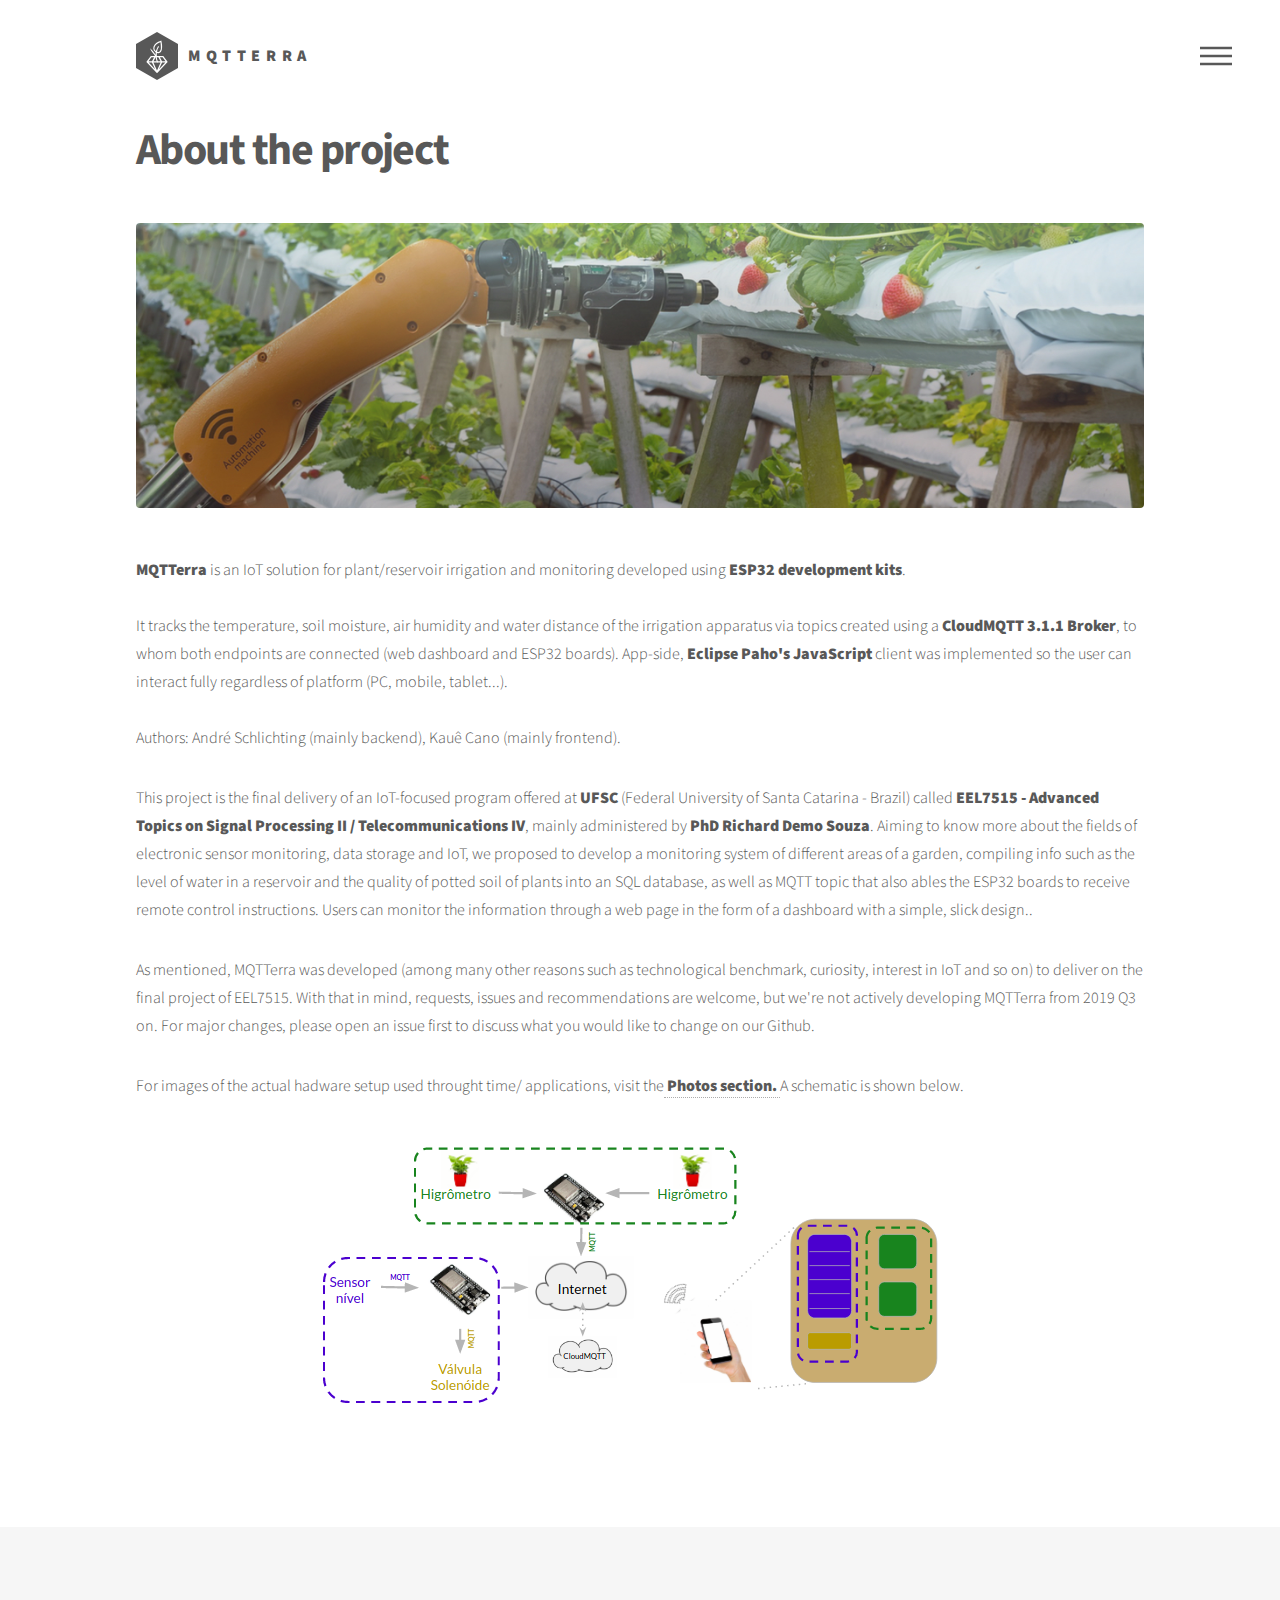
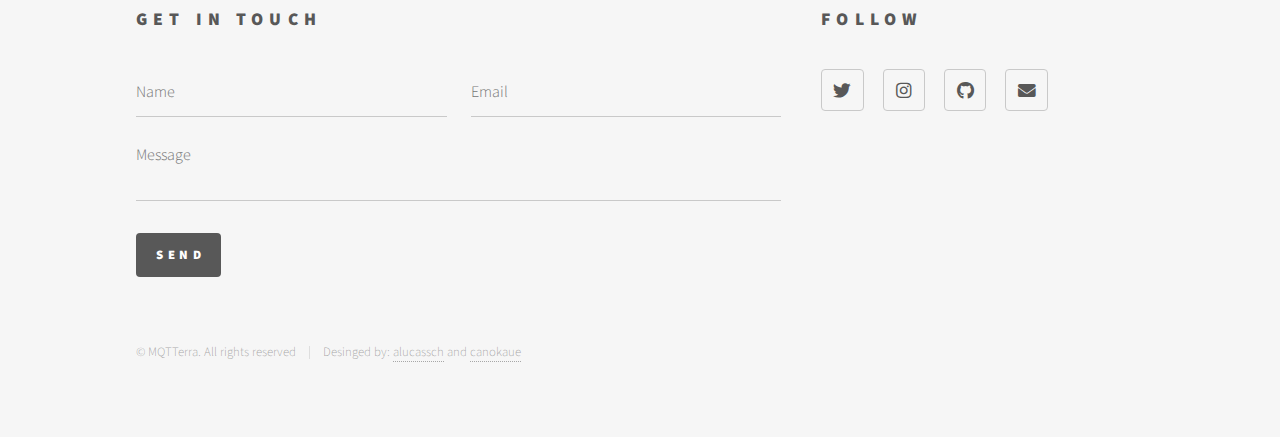
==== commit 2016f578: "add schematic pic" ====
--- a/about.html
+++ b/about.html
@@ -83,8 +83,10 @@
 								and recommendations are welcome, but we're not actively developing MQTTerra from 2019 Q3 on.
 								For major changes, please open an issue first to discuss what you would like to change on our Github.</p>
 								
-							<p>For images of the actual hadware setup used throught time/ applications, visit the<b><a href=photos.html> Photos section.</a></b></p>
+							<p>For images of the actual hadware setup used throught time/ applications, visit the<b><a href=photos.html> Photos section. </a></b>A schematic is shown below. </p>
 						</div>
+						<center><div class="style1"><span class="image"><img src="photos/pic16.jpg" alt="" /></span></div></center>
+
 					</div>
 
 				<!-- Footer -->
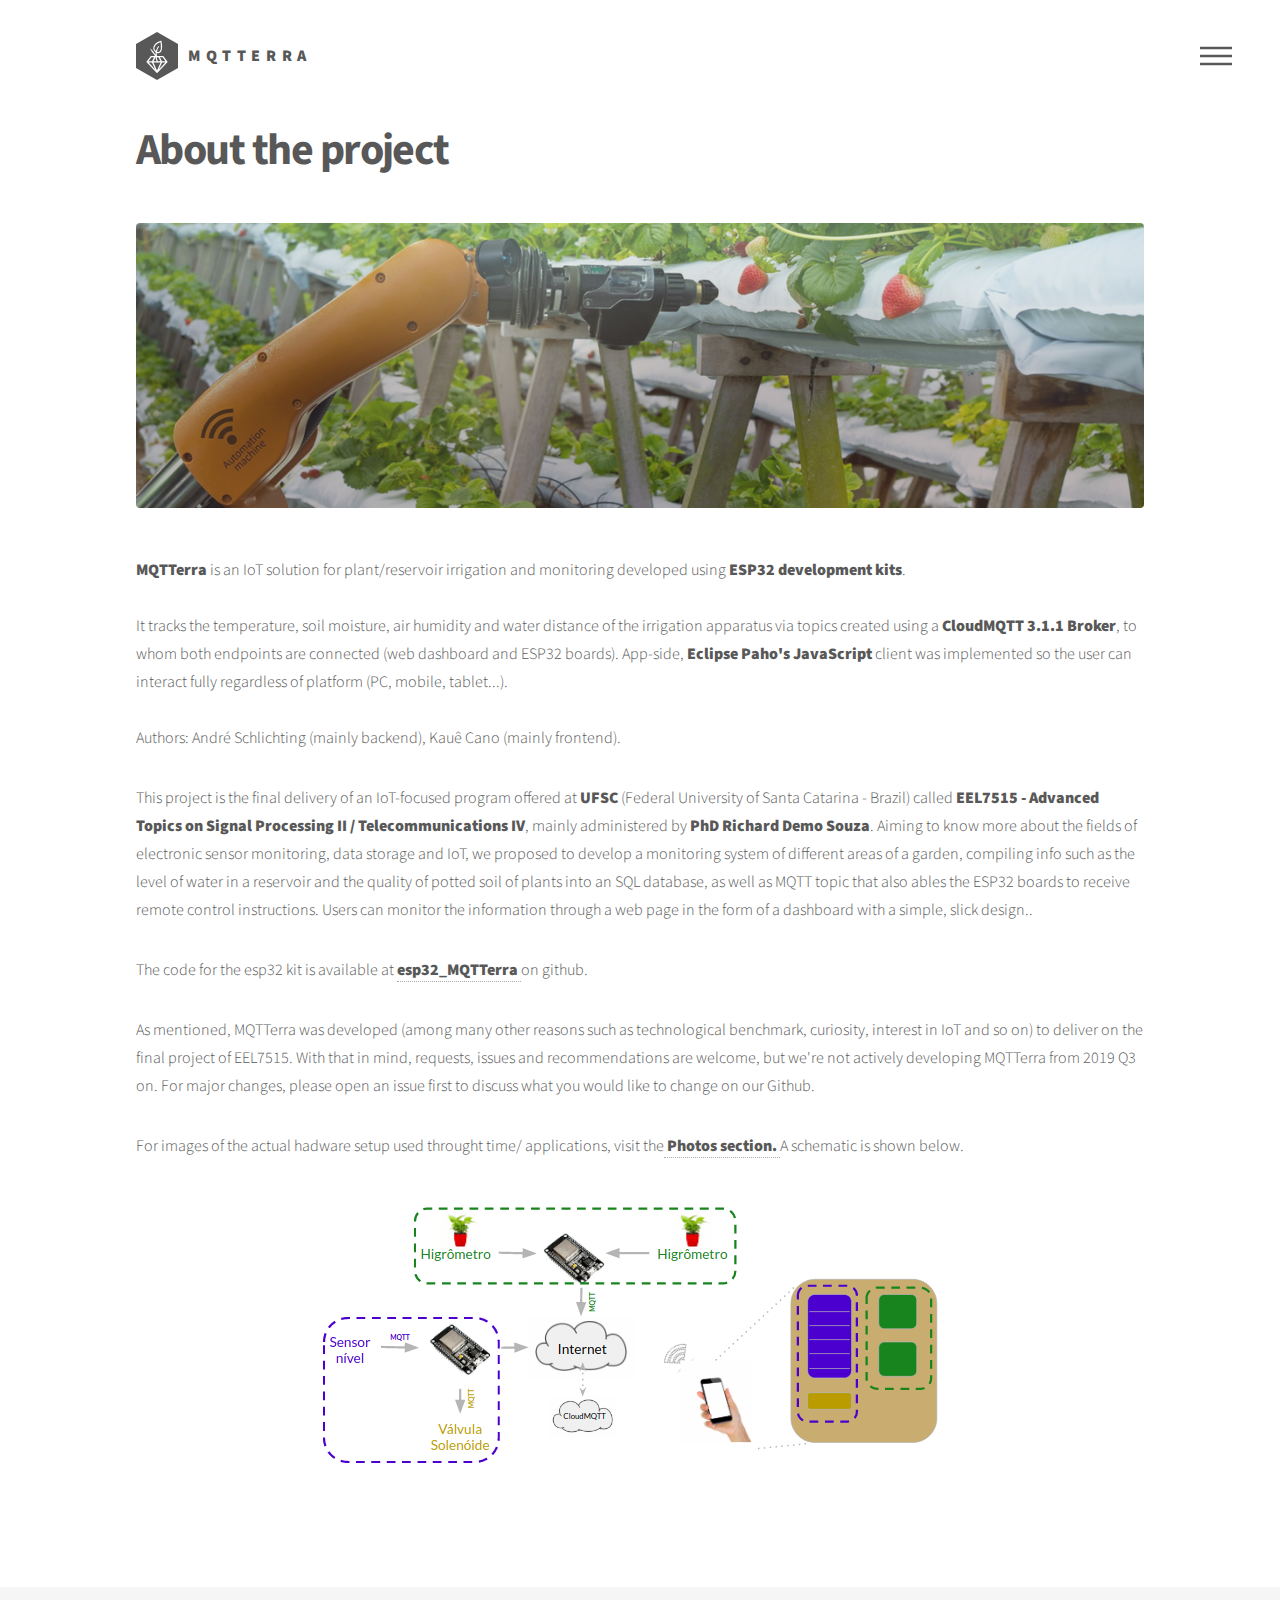
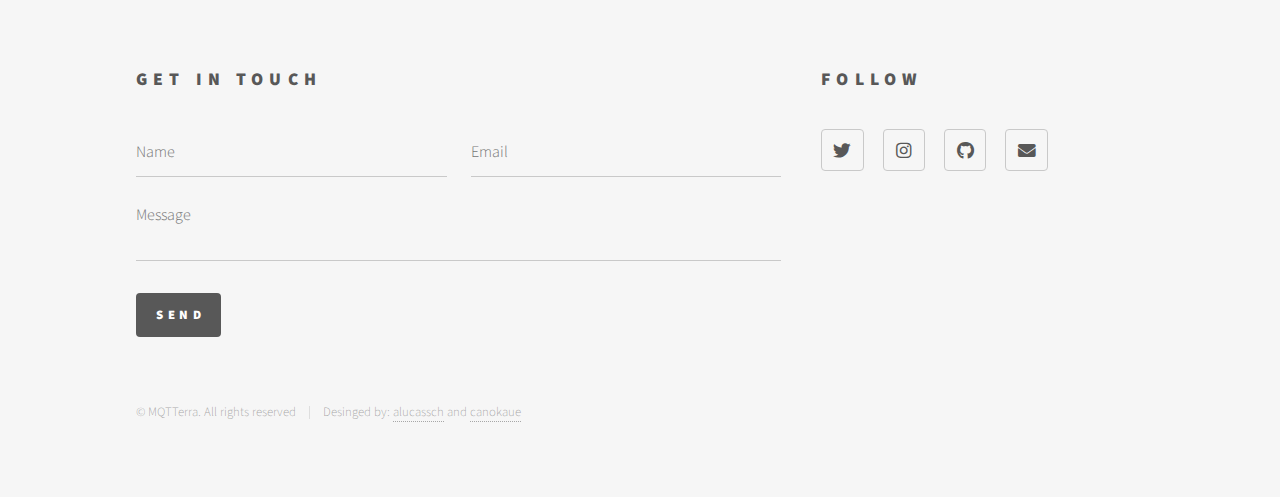
==== commit c8a5f32f: "add esp32 github code ref on about" ====
--- a/about.html
+++ b/about.html
@@ -77,6 +77,8 @@
 								soil of plants into an SQL database, as well as MQTT topic that also ables the ESP32 boards to receive remote 
 								control instructions. Users can monitor the information through a web page in the form of a 
 								dashboard with a simple, slick design..</p>
+
+								<p> The code for the esp32 kit is available at <a href=https://github.com/alucassch/esp32_MQTTerra> <b> esp32_MQTTerra </a></b> on github.</p>
 							
 							<p>As mentioned, MQTTerra was developed (among many other reasons such as technological benchmark, curiosity, interest in 
 								IoT and so on) to deliver on the final project of EEL7515. With that in mind, requests, issues 
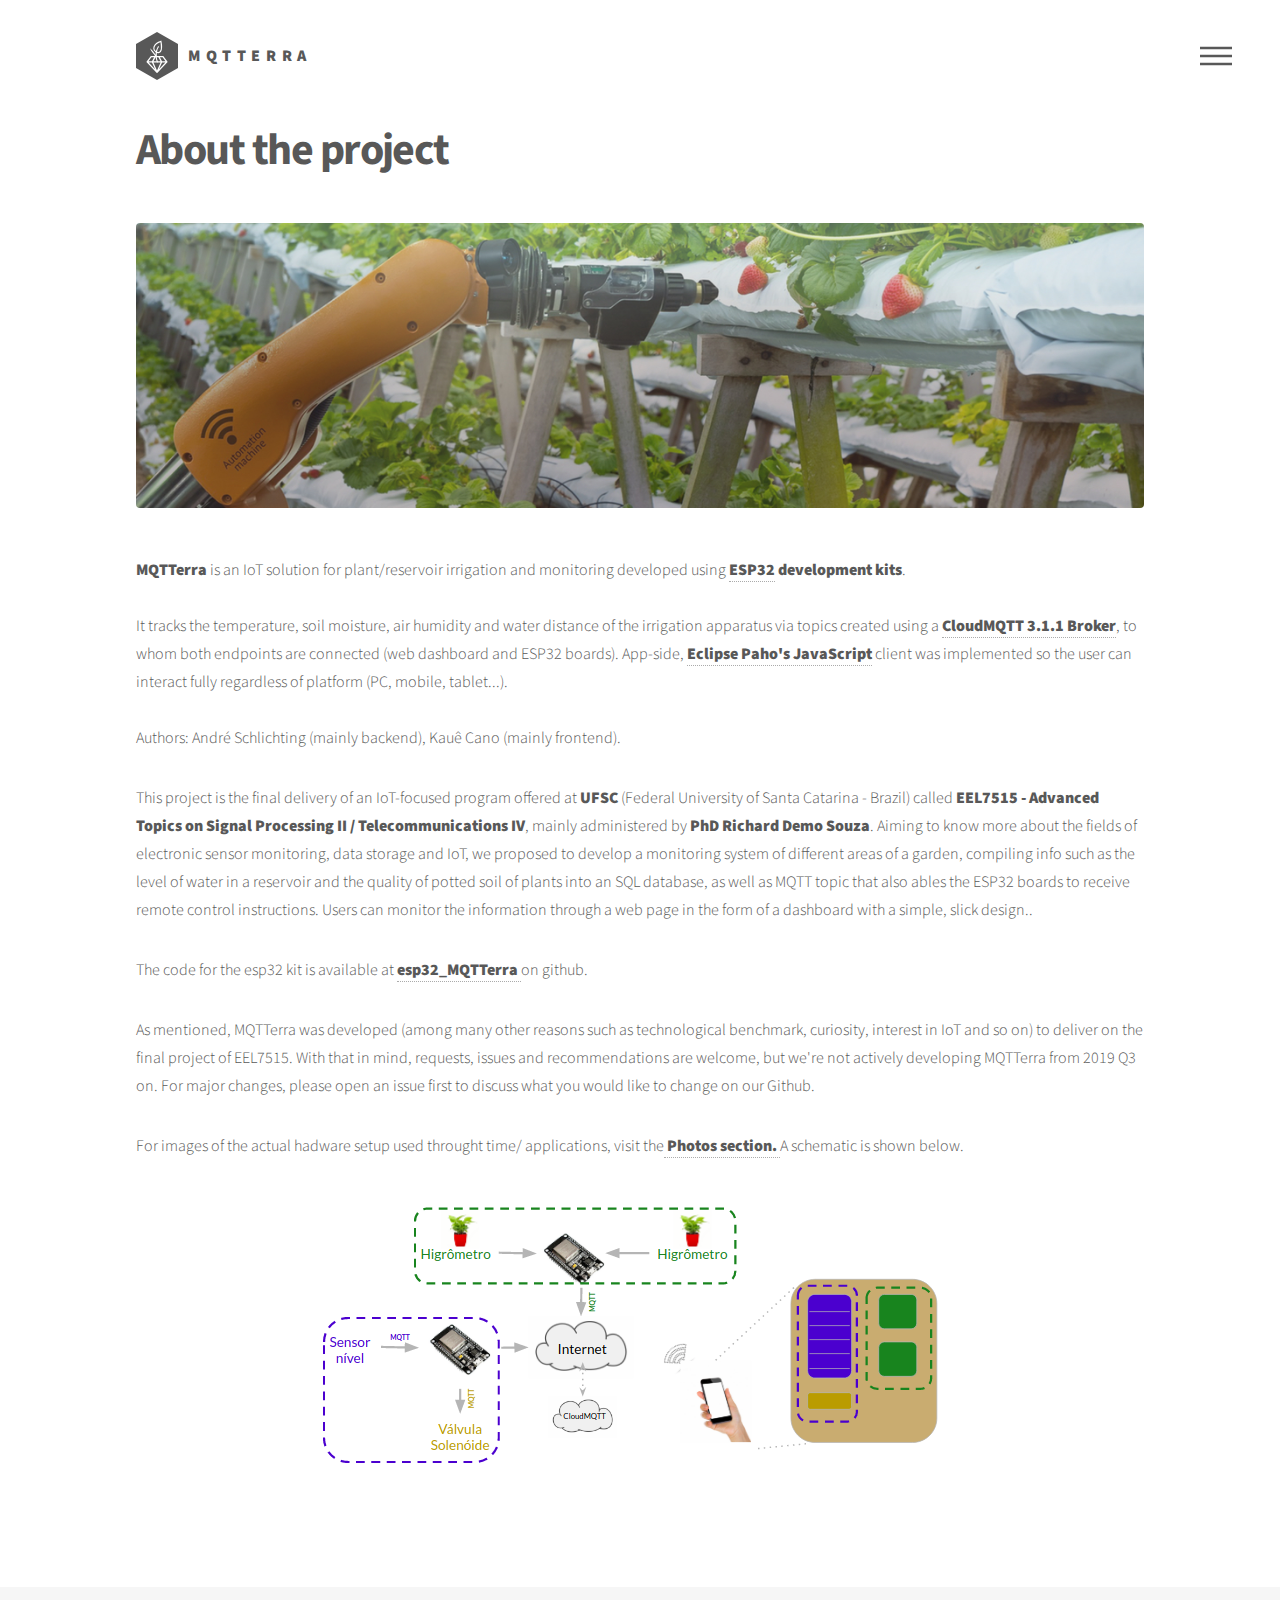
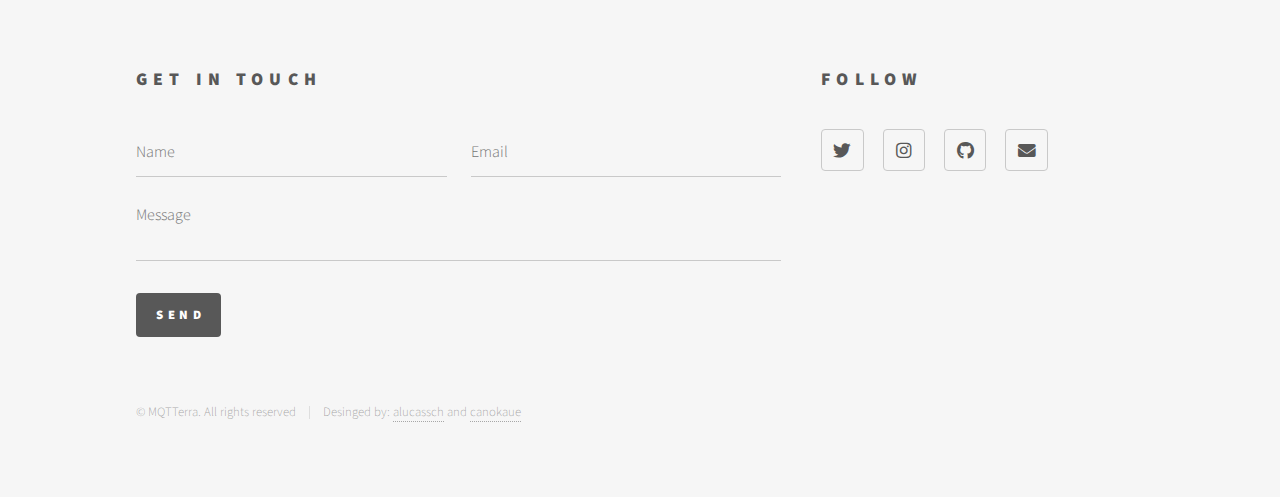
==== commit 3b9173e4: "add references on about.html" ====
--- a/about.html
+++ b/about.html
@@ -61,10 +61,10 @@
 						<div class="inner">
 							<h1>About the project</h1>
 							<span class="image main"><img src="images/pic13.jpg" alt="" /></span>
-							<p><b>MQTTerra</b> is an IoT solution for plant/reservoir irrigation and monitoring developed using <b>ESP32 development kits</b>. <br> <br>
+							<p><b>MQTTerra</b> is an IoT solution for plant/reservoir irrigation and monitoring developed using <a href=https://www.espressif.com/en/products/hardware/esp32/overview><b>ESP32</a> development kits</b>. <br> <br>
 
-								It tracks the temperature, soil moisture, air humidity and water distance of the irrigation apparatus via topics created using a <b>CloudMQTT 3.1.1 Broker</b>, to whom both endpoints are connected (web dashboard and ESP32 boards).
-								App-side, <b>Eclipse Paho's JavaScript</b> client was implemented so the user can interact fully regardless of platform (PC, mobile, tablet...). <br> <br>
+								It tracks the temperature, soil moisture, air humidity and water distance of the irrigation apparatus via topics created using a <a href=https://cloudmqtt.com><b>CloudMQTT 3.1.1 Broker</b></a>, to whom both endpoints are connected (web dashboard and ESP32 boards).
+								App-side, <a href=https://www.eclipse.org/paho/><b>Eclipse Paho's JavaScript</b></a> client was implemented so the user can interact fully regardless of platform (PC, mobile, tablet...). <br> <br>
 									
 								Authors: André Schlichting (mainly backend), Kauê Cano (mainly frontend).
 							</p>
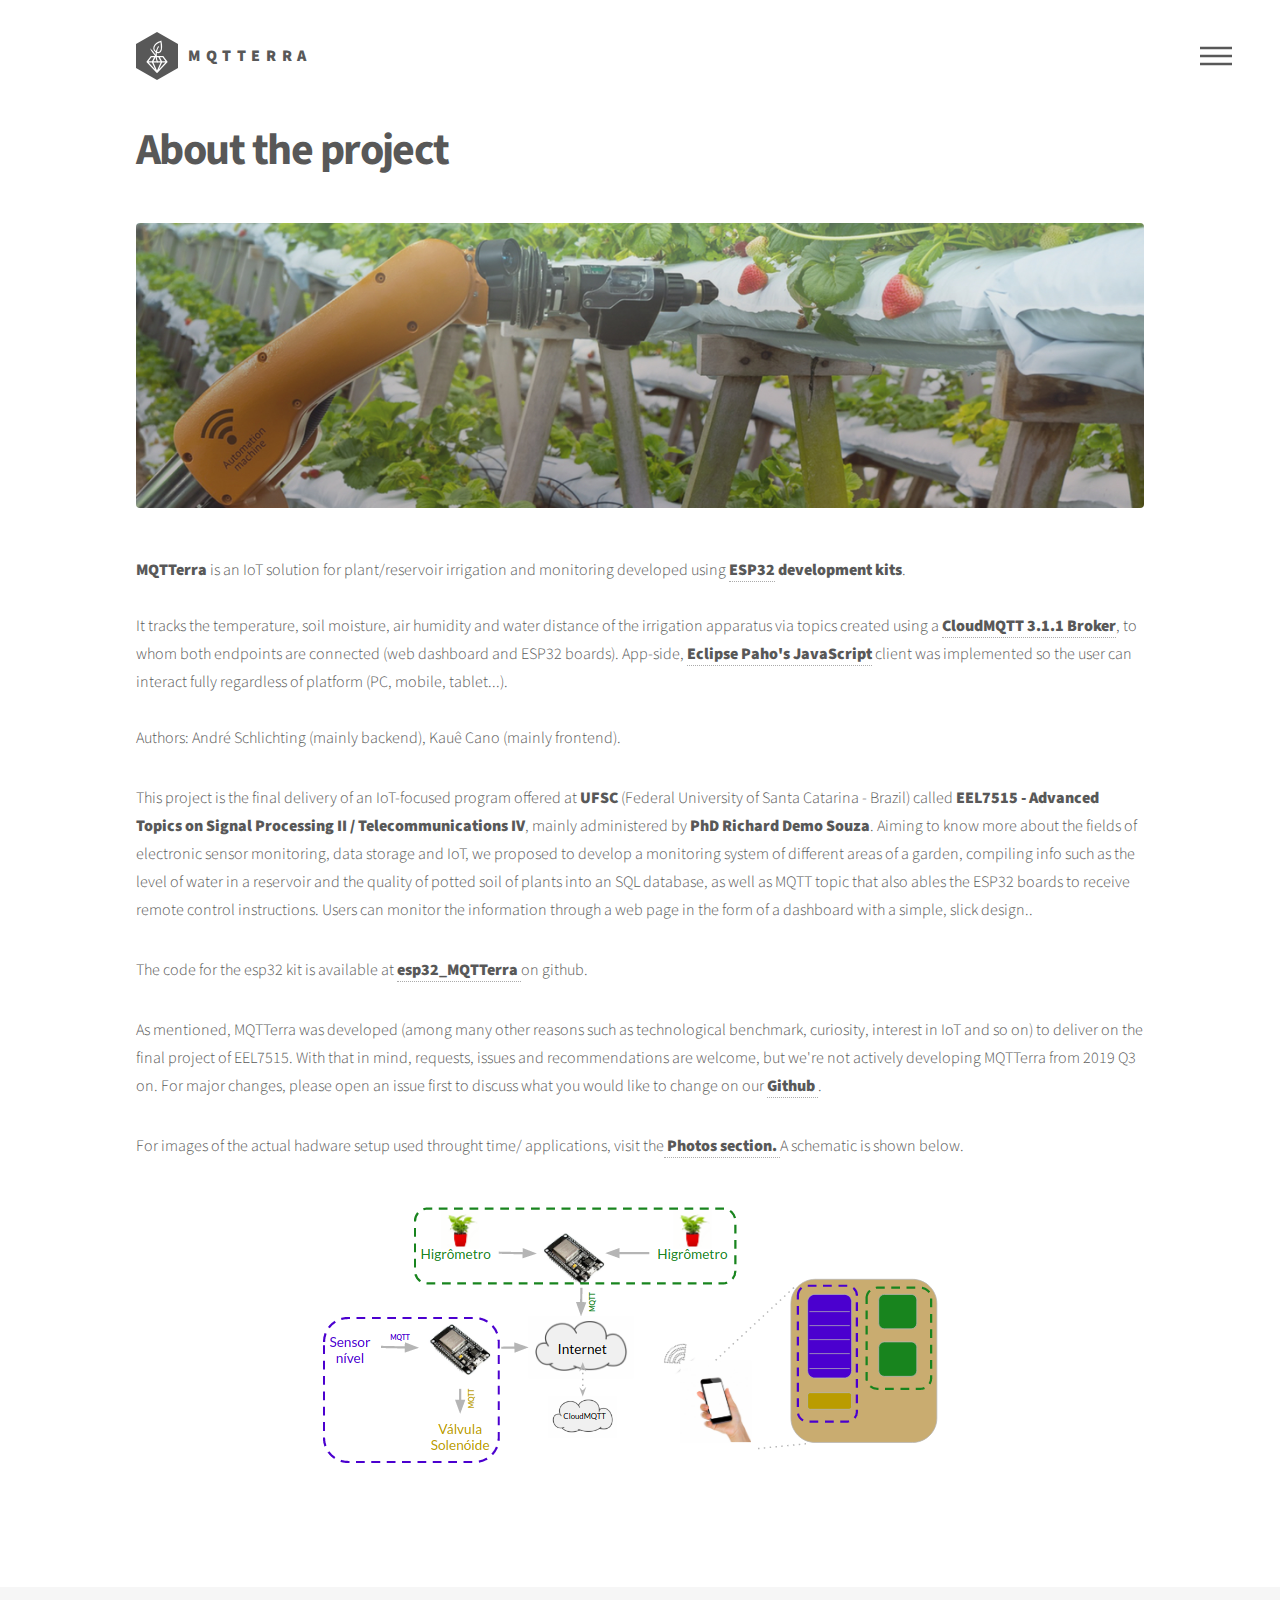
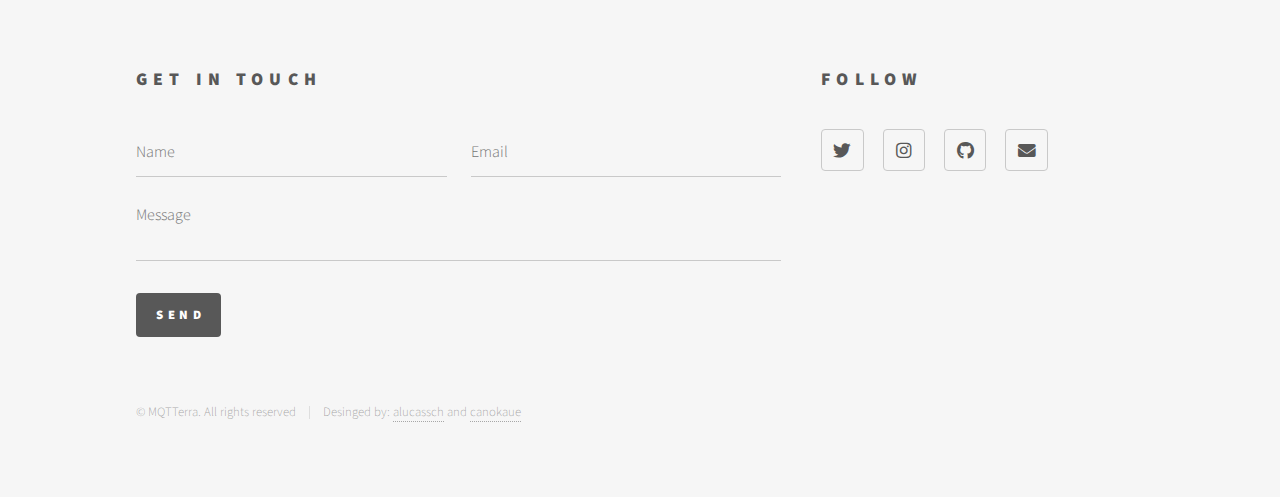
==== commit af7afcf1: "add ref in about.html" ====
--- a/about.html
+++ b/about.html
@@ -63,7 +63,7 @@
 							<span class="image main"><img src="images/pic13.jpg" alt="" /></span>
 							<p><b>MQTTerra</b> is an IoT solution for plant/reservoir irrigation and monitoring developed using <a href=https://www.espressif.com/en/products/hardware/esp32/overview><b>ESP32</a> development kits</b>. <br> <br>
 
-								It tracks the temperature, soil moisture, air humidity and water distance of the irrigation apparatus via topics created using a <a href=https://cloudmqtt.com><b>CloudMQTT 3.1.1 Broker</b></a>, to whom both endpoints are connected (web dashboard and ESP32 boards).
+								It tracks the temperature, soil moisture, air humidity and water distance of the irrigation apparatus via topics created using a <a href=https://www.cloudmqtt.com><b>CloudMQTT 3.1.1 Broker</b></a>, to whom both endpoints are connected (web dashboard and ESP32 boards).
 								App-side, <a href=https://www.eclipse.org/paho/><b>Eclipse Paho's JavaScript</b></a> client was implemented so the user can interact fully regardless of platform (PC, mobile, tablet...). <br> <br>
 									
 								Authors: André Schlichting (mainly backend), Kauê Cano (mainly frontend).
@@ -83,7 +83,7 @@
 							<p>As mentioned, MQTTerra was developed (among many other reasons such as technological benchmark, curiosity, interest in 
 								IoT and so on) to deliver on the final project of EEL7515. With that in mind, requests, issues 
 								and recommendations are welcome, but we're not actively developing MQTTerra from 2019 Q3 on.
-								For major changes, please open an issue first to discuss what you would like to change on our Github.</p>
+								For major changes, please open an issue first to discuss what you would like to change on our <a href=https://github.com/canokaue/MQTTerra> <b>Github </a></b>.</p>
 								
 							<p>For images of the actual hadware setup used throught time/ applications, visit the<b><a href=photos.html> Photos section. </a></b>A schematic is shown below. </p>
 						</div>
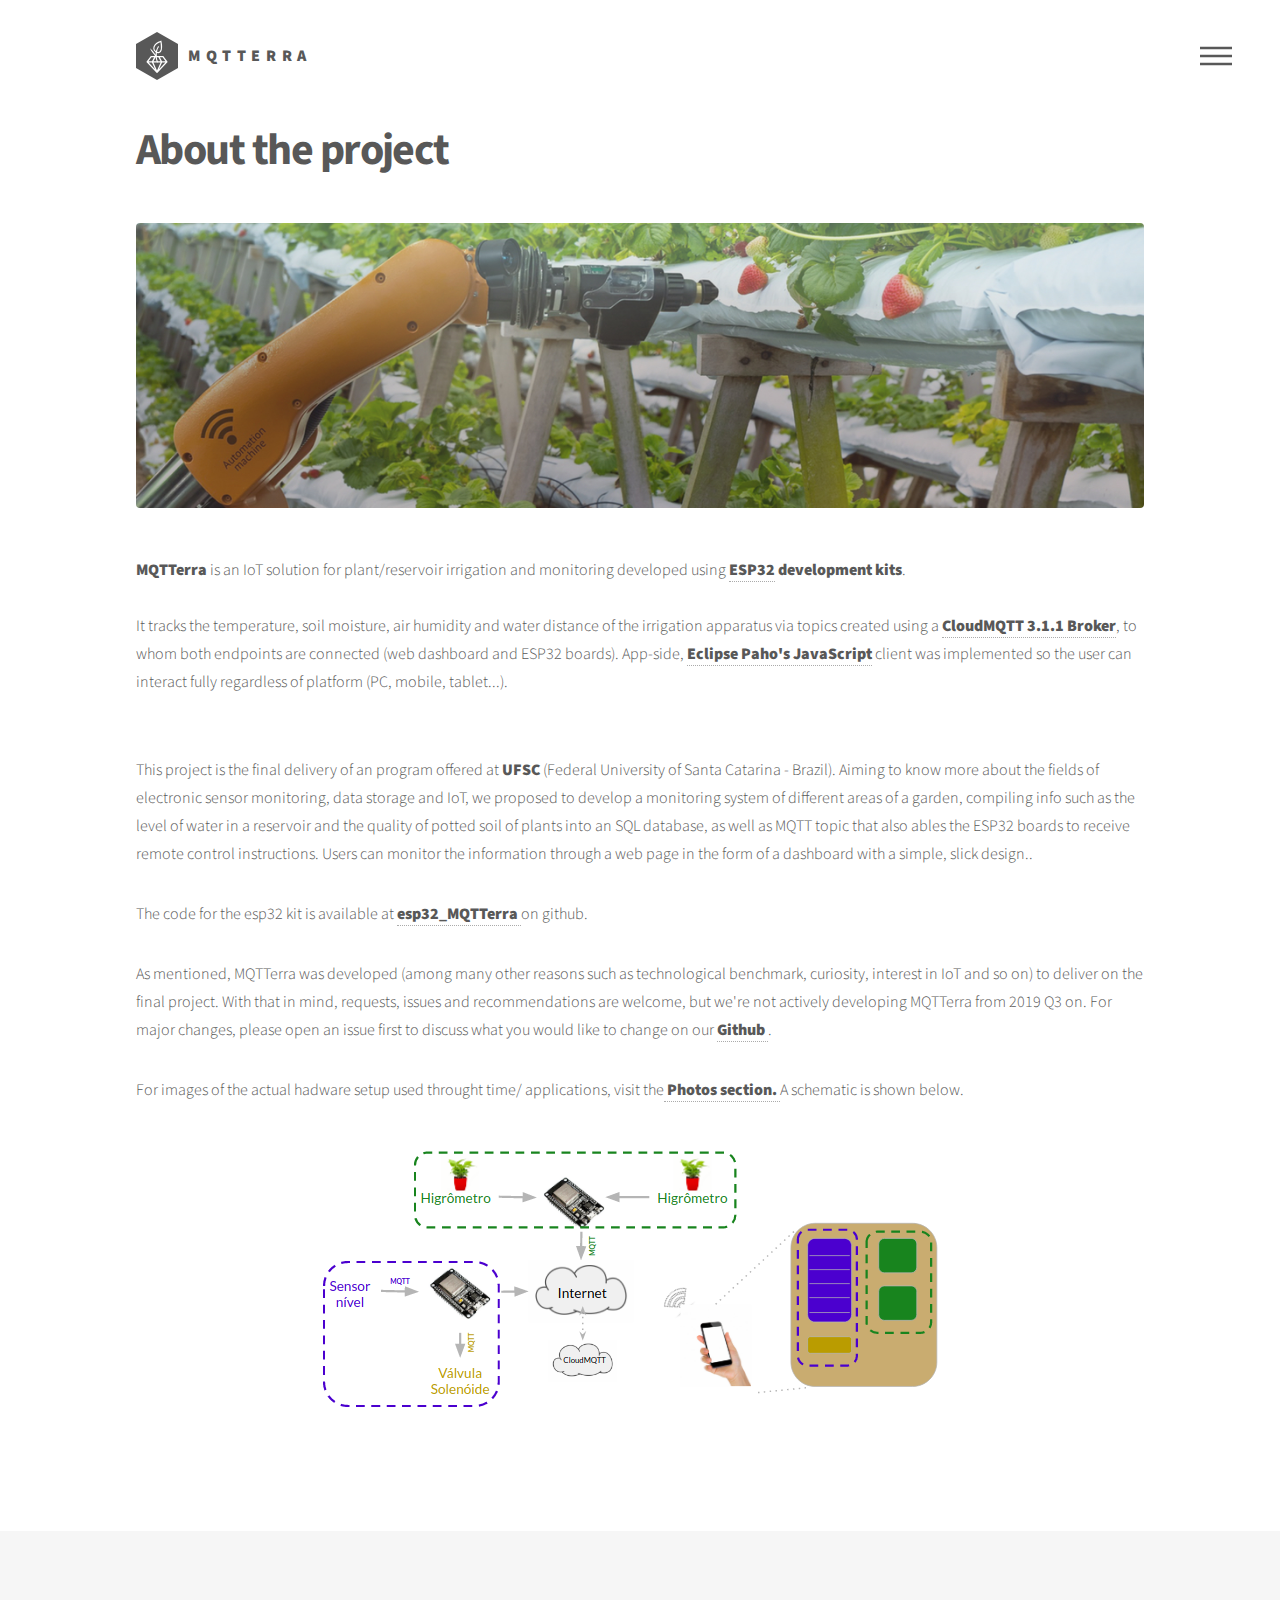
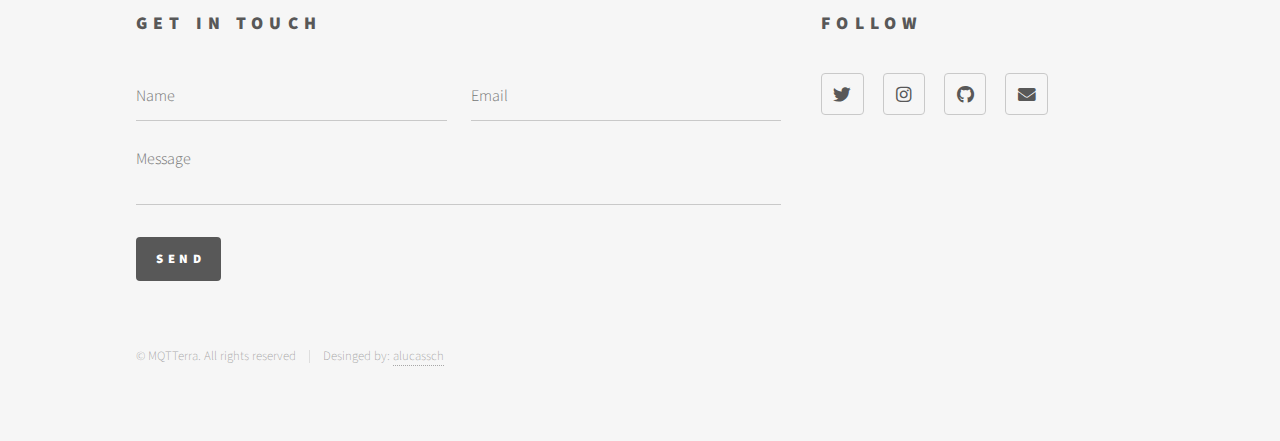
==== commit e370c67f: "mqtterra to suzuki" ====
--- a/about.html
+++ b/about.html
@@ -66,12 +66,11 @@
 								It tracks the temperature, soil moisture, air humidity and water distance of the irrigation apparatus via topics created using a <a href=https://www.cloudmqtt.com><b>CloudMQTT 3.1.1 Broker</b></a>, to whom both endpoints are connected (web dashboard and ESP32 boards).
 								App-side, <a href=https://www.eclipse.org/paho/><b>Eclipse Paho's JavaScript</b></a> client was implemented so the user can interact fully regardless of platform (PC, mobile, tablet...). <br> <br>
 									
-								Authors: André Schlichting (mainly backend), Kauê Cano (mainly frontend).
+								
 							</p>
 
-							<p>This project is the final delivery of an IoT-focused program offered at <b>UFSC</b> 
-								(Federal University of Santa Catarina - Brazil) called <b>EEL7515 - Advanced Topics on Signal Processing 
-								II / Telecommunications IV</b>, mainly administered by <b>PhD Richard Demo Souza</b>. Aiming to know more about the 
+							<p>This project is the final delivery of an program offered at <b>UFSC</b> 
+								(Federal University of Santa Catarina - Brazil). Aiming to know more about the 
 								fields of electronic sensor monitoring, data storage and IoT, we proposed to develop a monitoring system of 
 								different areas of a garden, compiling info such as the level of water in a reservoir and the quality of potted 
 								soil of plants into an SQL database, as well as MQTT topic that also ables the ESP32 boards to receive remote 
@@ -81,7 +80,7 @@
 								<p> The code for the esp32 kit is available at <a href=https://github.com/alucassch/esp32_MQTTerra> <b> esp32_MQTTerra </a></b> on github.</p>
 							
 							<p>As mentioned, MQTTerra was developed (among many other reasons such as technological benchmark, curiosity, interest in 
-								IoT and so on) to deliver on the final project of EEL7515. With that in mind, requests, issues 
+								IoT and so on) to deliver on the final project. With that in mind, requests, issues 
 								and recommendations are welcome, but we're not actively developing MQTTerra from 2019 Q3 on.
 								For major changes, please open an issue first to discuss what you would like to change on our <a href=https://github.com/canokaue/MQTTerra> <b>Github </a></b>.</p>
 								
@@ -96,7 +95,7 @@
 						<div class="inner">
 							<section>
 								<h2>Get in touch</h2>
-								<form method="post" action="mailto:kaue@engineer.com">
+								<form method="post" action="mailto:alucassch@gmail.com">
 									<div class="fields">
 										<div class="field half">
 											<input type="text" name="name" id="name" placeholder="Name" />
@@ -116,14 +115,14 @@
 							<section>
 									<h2>Follow</h2>
 									<ul class="icons">
-										<li><a href="https://twitter.com/canokaue" class="icon brands style2 fa-twitter" target="_blank" ><span class="label">Twitter</span></a></li>
-										<li><a href="https://www.instagram.com/cano_.k/" class="icon brands style2 fa-instagram" target="_blank" ><span class="label">Instagram</span></a></li>
+										<li><a href="https://twitter.com/aandreelucass" class="icon brands style2 fa-twitter" target="_blank" ><span class="label">Twitter</span></a></li>
+										<li><a href="https://www.instagram.com/alucassch/" class="icon brands style2 fa-instagram" target="_blank" ><span class="label">Instagram</span></a></li>
 										<li><a href="http://github.com/canokaue/MQTTerra" class="icon brands style2 fa-github" target="_blank" ><span class="label">GitHub</span></a></li>
-										<li><a href="mailto:kaue@engineer.com" class="icon solid style2 fa-envelope" target="_blank" ><span class="label">Email</span></a></li>
+										<li><a href="mailto:alucassch@gmail.com" class="icon solid style2 fa-envelope" target="_blank" ><span class="label">Email</span></a></li>
 									</ul>
 								</section>
 								<ul class="copyright">
-									<li>&copy; MQTTerra. All rights reserved</li><li>Desinged by: <a href="http://github.com/alucassch">alucassch</a> and <a href="http://github.com/canokaue">canokaue</a></li>
+									<li>&copy; MQTTerra. All rights reserved</li><li>Desinged by: <a href="http://github.com/alucassch">alucassch</a> </li>
 								</ul>
 							</div>
 						</footer>
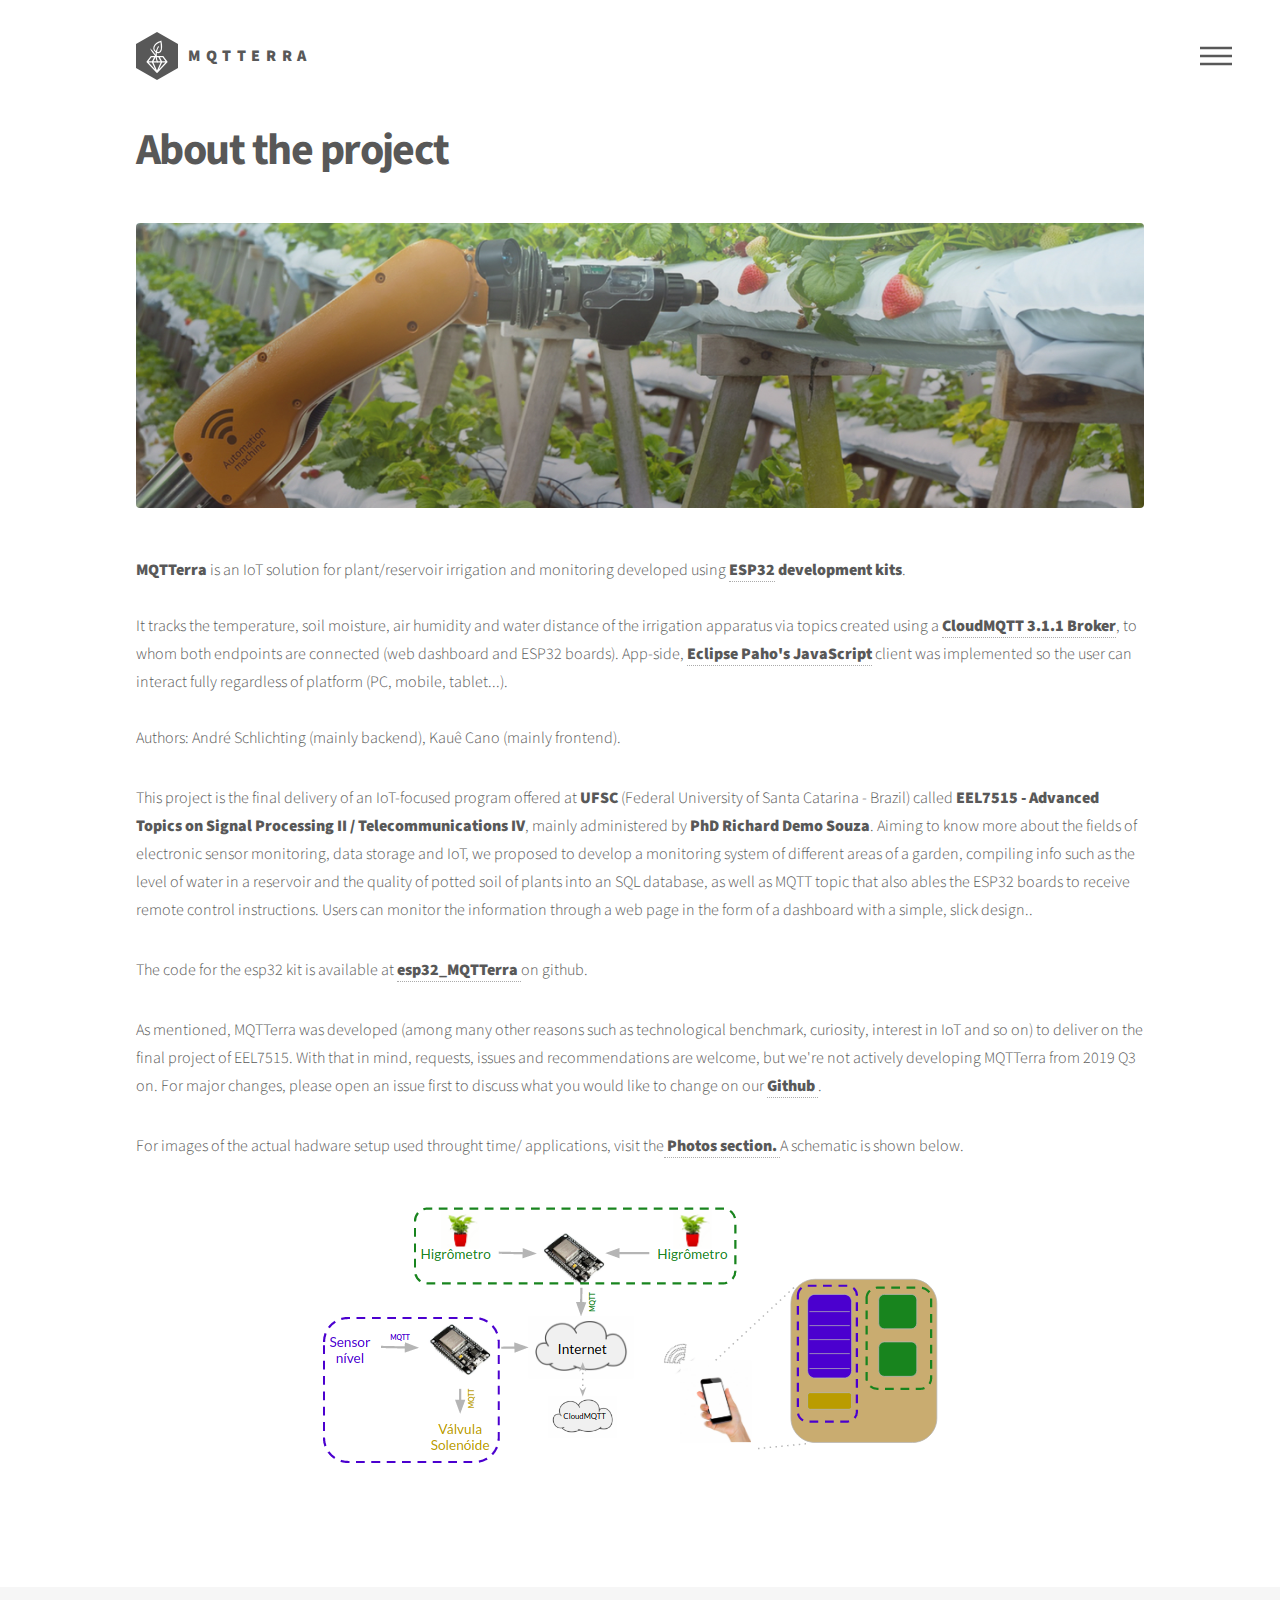
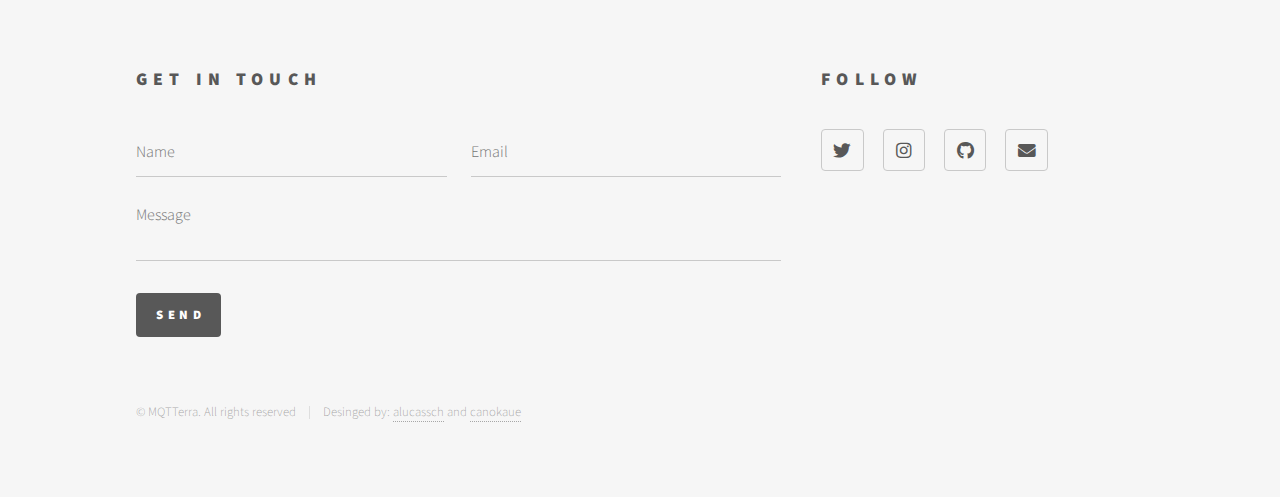
==== commit 5cc27038: "presentation pics" ====
--- a/about.html
+++ b/about.html
@@ -66,11 +66,12 @@
 								It tracks the temperature, soil moisture, air humidity and water distance of the irrigation apparatus via topics created using a <a href=https://www.cloudmqtt.com><b>CloudMQTT 3.1.1 Broker</b></a>, to whom both endpoints are connected (web dashboard and ESP32 boards).
 								App-side, <a href=https://www.eclipse.org/paho/><b>Eclipse Paho's JavaScript</b></a> client was implemented so the user can interact fully regardless of platform (PC, mobile, tablet...). <br> <br>
 									
-								
+								 Authors: André Schlichting (mainly backend), Kauê Cano (mainly frontend).
 							</p>
 
-							<p>This project is the final delivery of an program offered at <b>UFSC</b> 
-								(Federal University of Santa Catarina - Brazil). Aiming to know more about the 
+							<p>This project is the final delivery of an IoT-focused program offered at <b>UFSC</b> 
+								(Federal University of Santa Catarina - Brazil) called <b>EEL7515 - Advanced Topics on Signal Processing 
+								II / Telecommunications IV</b>, mainly administered by <b>PhD Richard Demo Souza</b>. Aiming to know more about the 
 								fields of electronic sensor monitoring, data storage and IoT, we proposed to develop a monitoring system of 
 								different areas of a garden, compiling info such as the level of water in a reservoir and the quality of potted 
 								soil of plants into an SQL database, as well as MQTT topic that also ables the ESP32 boards to receive remote 
@@ -80,7 +81,7 @@
 								<p> The code for the esp32 kit is available at <a href=https://github.com/alucassch/esp32_MQTTerra> <b> esp32_MQTTerra </a></b> on github.</p>
 							
 							<p>As mentioned, MQTTerra was developed (among many other reasons such as technological benchmark, curiosity, interest in 
-								IoT and so on) to deliver on the final project. With that in mind, requests, issues 
+								IoT and so on) to deliver on the final project of EEL7515. With that in mind, requests, issues 
 								and recommendations are welcome, but we're not actively developing MQTTerra from 2019 Q3 on.
 								For major changes, please open an issue first to discuss what you would like to change on our <a href=https://github.com/canokaue/MQTTerra> <b>Github </a></b>.</p>
 								
@@ -95,7 +96,7 @@
 						<div class="inner">
 							<section>
 								<h2>Get in touch</h2>
-								<form method="post" action="mailto:alucassch@gmail.com">
+								<form method="post" action="mailto:kaue@engineer.com">
 									<div class="fields">
 										<div class="field half">
 											<input type="text" name="name" id="name" placeholder="Name" />
@@ -115,14 +116,14 @@
 							<section>
 									<h2>Follow</h2>
 									<ul class="icons">
-										<li><a href="https://twitter.com/aandreelucass" class="icon brands style2 fa-twitter" target="_blank" ><span class="label">Twitter</span></a></li>
-										<li><a href="https://www.instagram.com/alucassch/" class="icon brands style2 fa-instagram" target="_blank" ><span class="label">Instagram</span></a></li>
+										<li><a href="https://twitter.com/canokaue" class="icon brands style2 fa-twitter" target="_blank" ><span class="label">Twitter</span></a></li>
+										<li><a href="https://www.instagram.com/cano_.k/" class="icon brands style2 fa-instagram" target="_blank" ><span class="label">Instagram</span></a></li>
 										<li><a href="http://github.com/canokaue/MQTTerra" class="icon brands style2 fa-github" target="_blank" ><span class="label">GitHub</span></a></li>
-										<li><a href="mailto:alucassch@gmail.com" class="icon solid style2 fa-envelope" target="_blank" ><span class="label">Email</span></a></li>
+										<li><a href="mailto:kaue@engineer.com" class="icon solid style2 fa-envelope" target="_blank" ><span class="label">Email</span></a></li>
 									</ul>
 								</section>
 								<ul class="copyright">
-									<li>&copy; MQTTerra. All rights reserved</li><li>Desinged by: <a href="http://github.com/alucassch">alucassch</a> </li>
+									<li>&copy; MQTTerra. All rights reserved</li><li>Desinged by: <a href="http://github.com/alucassch">alucassch</a> and <a href="http://github.com/canokaue">canokaue</a></li>
 								</ul>
 							</div>
 						</footer>
